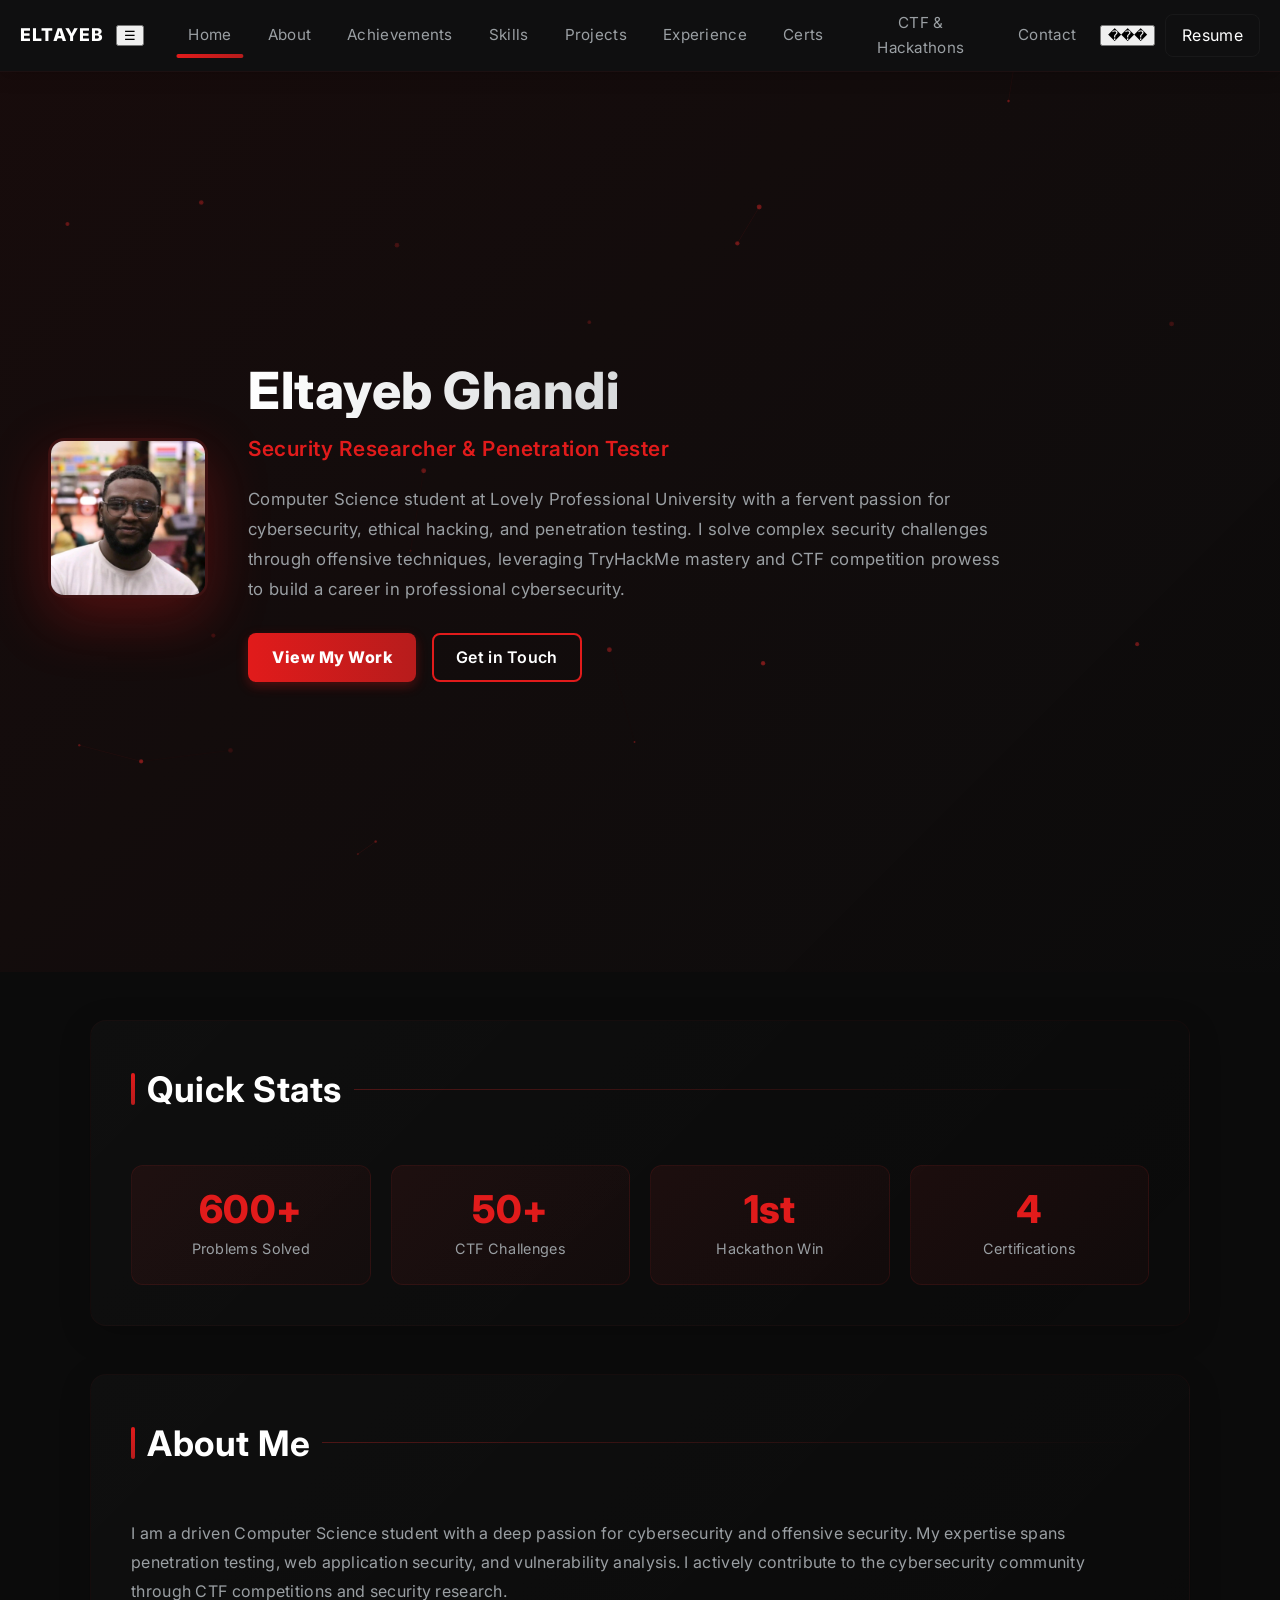
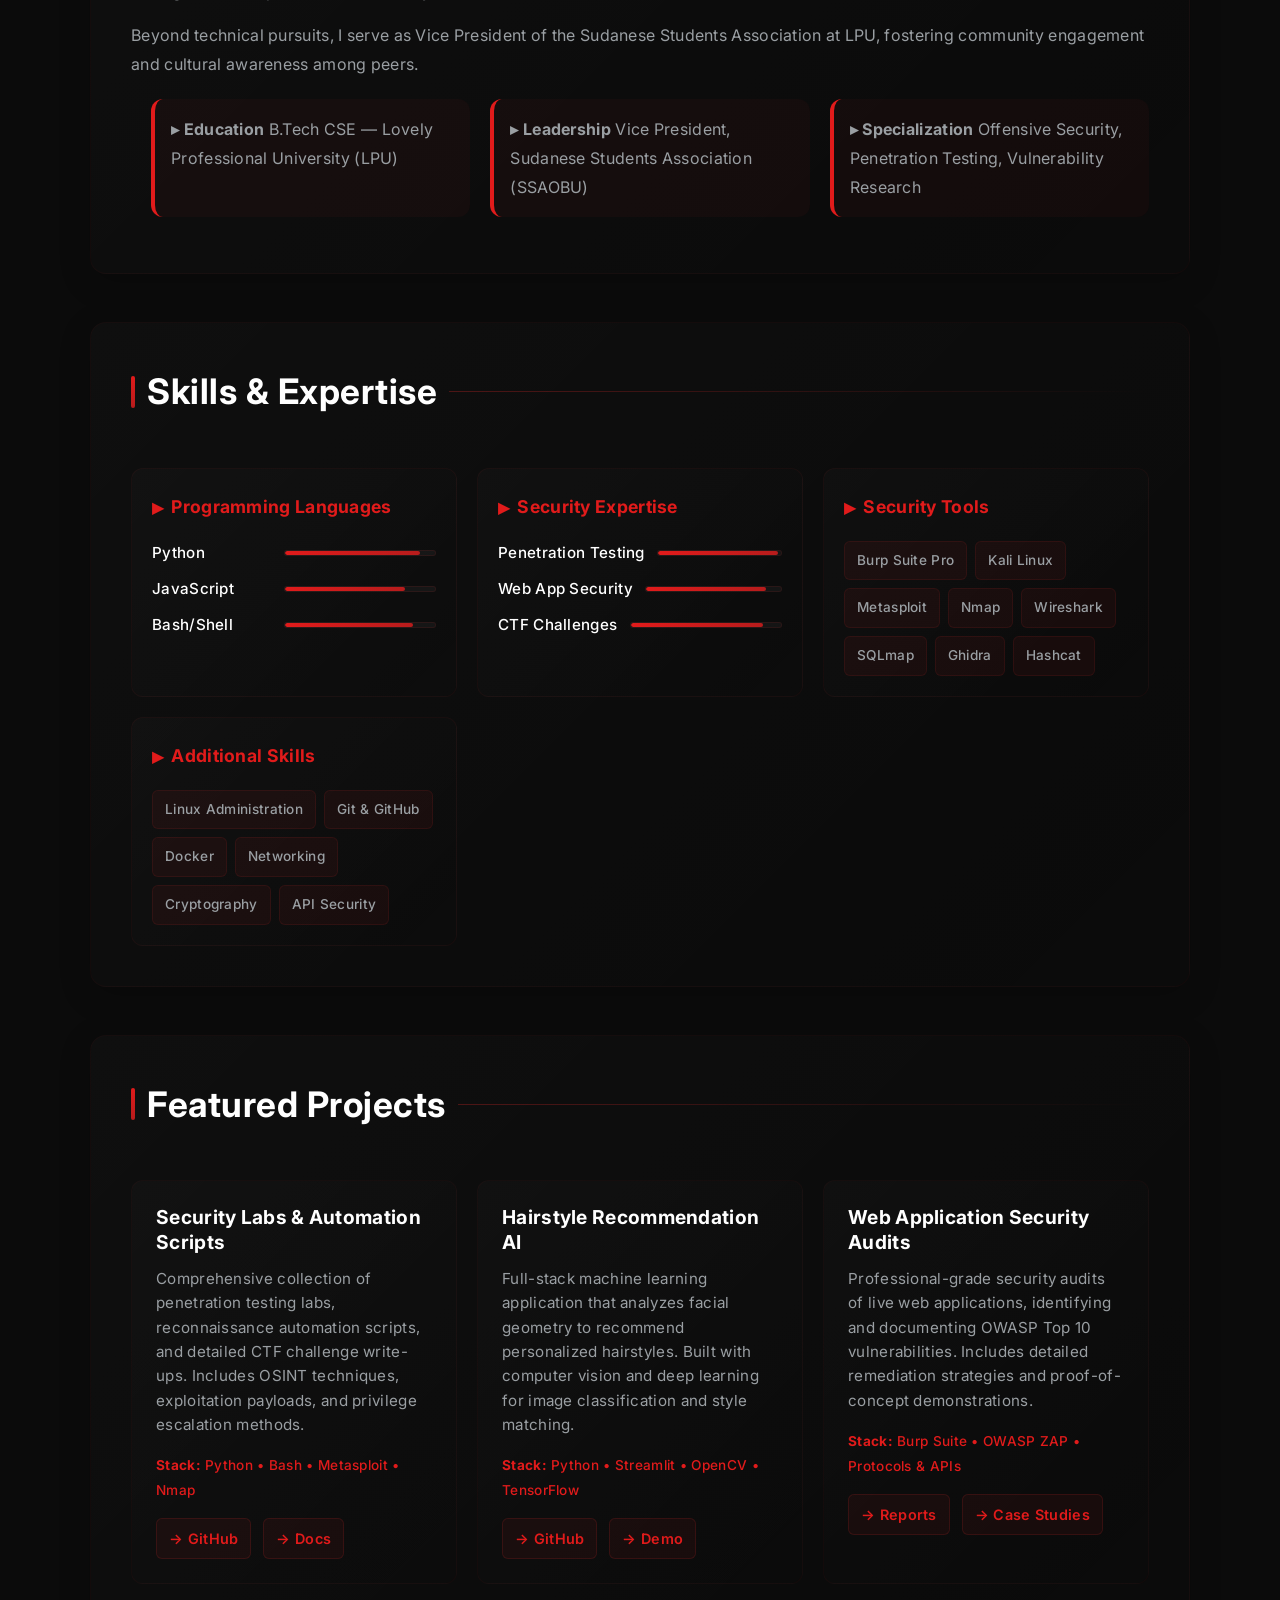
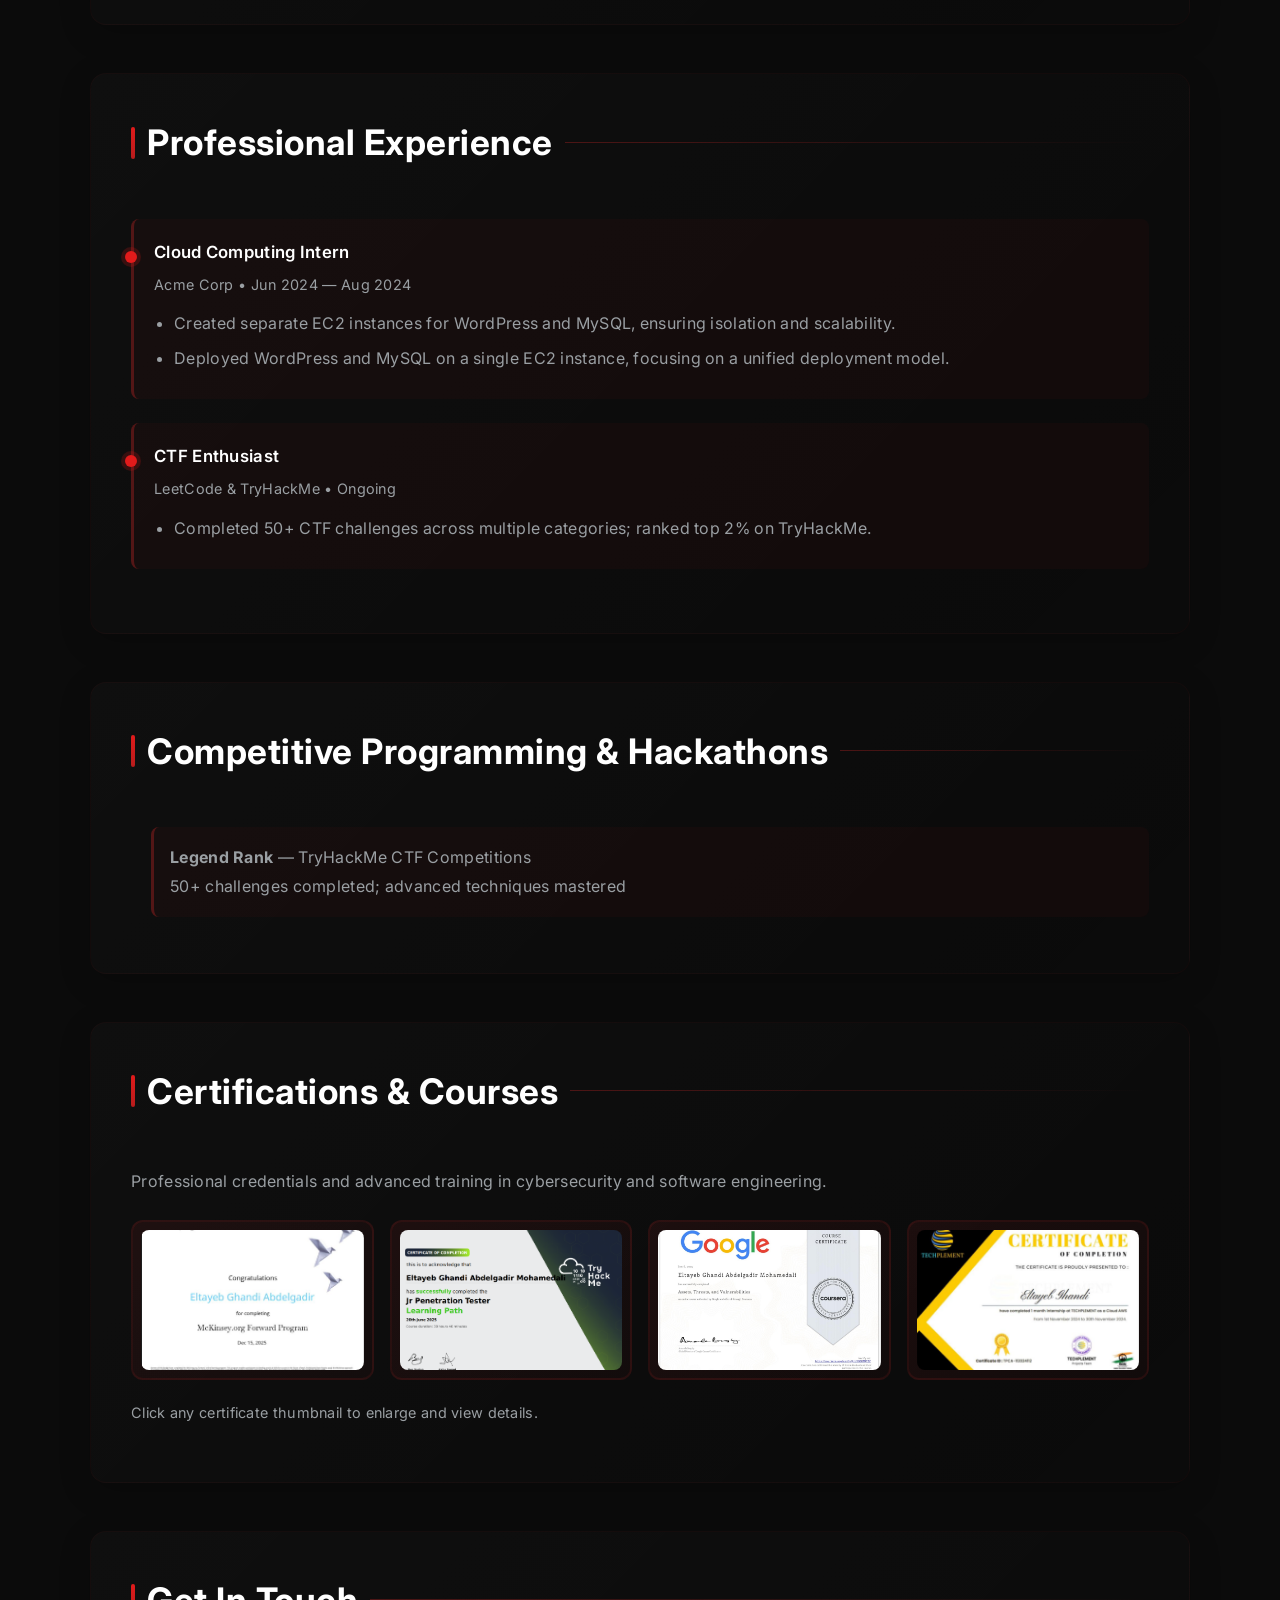
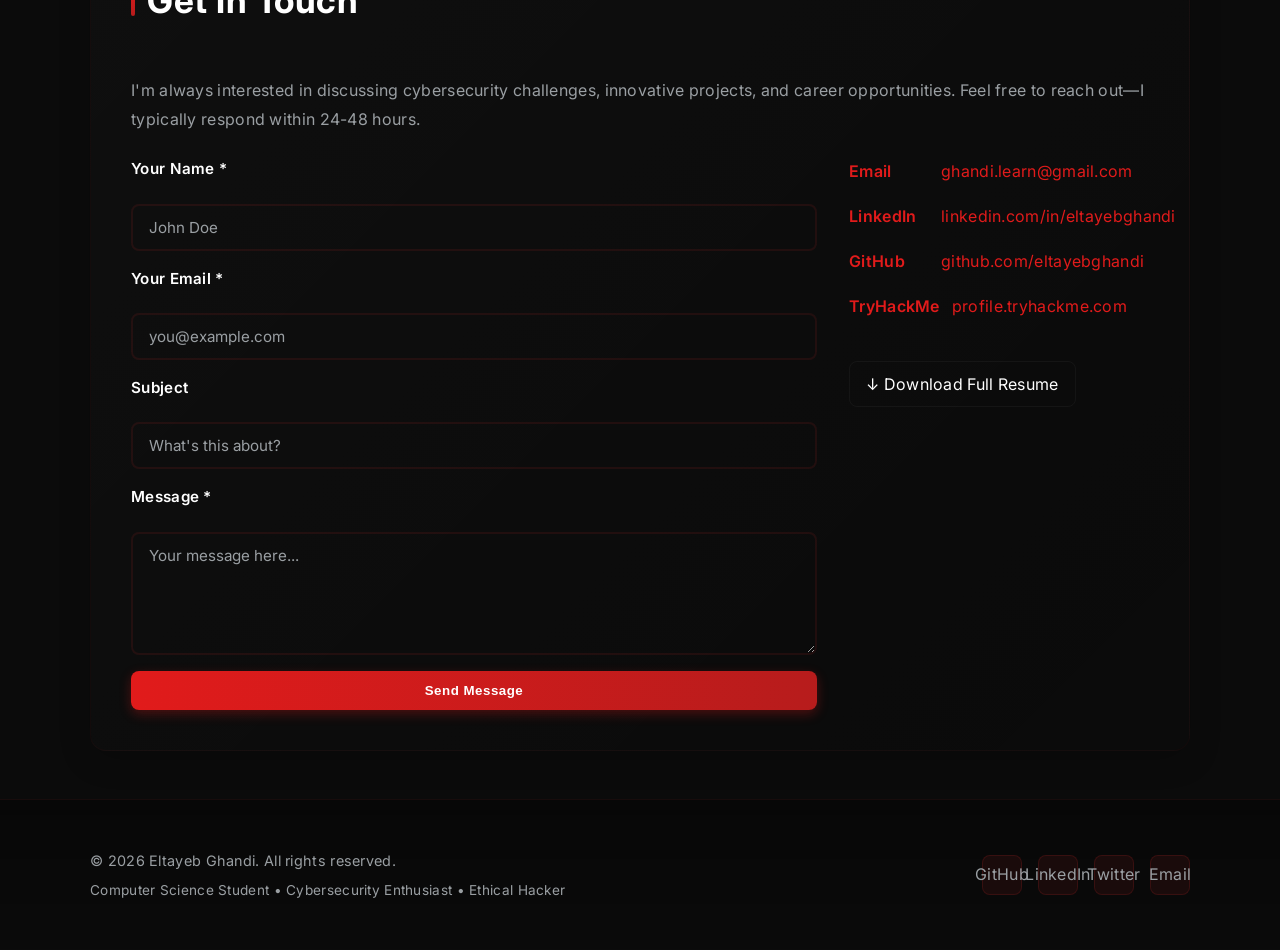
==== index.html @ d097bfc3 "Add files via upload" ====
<!DOCTYPE html>
<html lang="en">
<head>
    <meta charset="utf-8" />
    <meta name="viewport" content="width=device-width,initial-scale=1" />
    <meta name="description" content="Eltayeb Ghandi — Cybersecurity & Computer Science Portfolio. CTF Player, Penetration Tester, Software Engineer." />
    <meta name="keywords" content="cybersecurity, pentesting, CTF, computer science, ethical hacking, web security" />
    <meta name="theme-color" content="#0b0b0b" />
    
    <title>Eltayeb Ghandi — Cybersecurity & Computer Science Portfolio</title>
    <link href="https://fonts.googleapis.com/css2?family=Inter:wght@300;400;500;600;700;800&display=swap" rel="stylesheet">
    <link rel="stylesheet" href="styles.css">
</head>
<body>
    <canvas id="bg-canvas" aria-hidden="true"></canvas>
    
    <!-- Navigation -->
    <nav class="nav" role="navigation" aria-label="Main navigation">
        <div class="nav-inner">
            <a class="brand" href="#home">ELTAYEB</a>
            <button class="nav-toggle" aria-label="Toggle navigation">☰</button>
            <div class="nav-links">
                <a href="#home">Home</a>
                <a href="#about">About</a>
                <a href="#achievements">Achievements</a>
                <a href="#skills">Skills</a>
                <a href="#projects">Projects</a>
                <a href="#experience">Experience</a>
                <a href="#certs">Certs</a>
                <a href="#competitions">CTF & Hackathons</a>
                <a href="#contact">Contact</a>
            </div>
            <div class="nav-indicator" aria-hidden="true"></div>
            <div class="nav-actions">
                <button id="theme-toggle" title="Toggle theme" aria-label="Toggle dark/light theme">���</button>
                <a class="btn-outline" href="resume.pdf" download aria-label="Download resume PDF">Resume</a>
            </div>
        </div>
    </nav>

    <main class="main-offset">
        <!-- Hero Section -->
        <header id="home" class="hero section" role="banner">
            <div class="hero-inner">
                <div class="avatar">
                    <img src="profile.png" alt="Eltayeb Ghandi profile photo" class="profile-pic" loading="lazy">
                </div>
                <div class="hero-copy">
                    <h1 class="name">Eltayeb Ghandi</h1>
                    <p class="title">Security Researcher & Penetration Tester</p>
                    <p class="lede">
                        Computer Science student at Lovely Professional University with a fervent passion for cybersecurity, ethical hacking, and penetration testing. I solve complex security challenges through offensive techniques, leveraging TryHackMe mastery and CTF competition prowess to build a career in professional cybersecurity.
                    </p>
                    <div class="hero-ctas">
                        <a class="btn-primary" href="#projects">View My Work</a>
                        <a class="btn-secondary" href="#contact">Get in Touch</a>
                    </div>
                </div>
            </div>
            <div class="hero-splash" aria-hidden="true">
                <span class="dot dot-1"></span>
                <span class="dot dot-2"></span>
                <span class="dot dot-3"></span>
                <span class="dot dot-4"></span>
                <span class="dot dot-5"></span>
            </div>
        </header>

        <!-- Achievements Section -->
        <section id="achievements" class="section">
            <h2>Quick Stats</h2>
            <div class="achievements-grid">
                <div class="achievement-card">
                    <div class="value">600+</div>
                    <div class="label">Problems Solved</div>
                </div>
                <div class="achievement-card">
                    <div class="value">50+</div>
                    <div class="label">CTF Challenges</div>
                </div>
                <div class="achievement-card">
                    <div class="value">1st</div>
                    <div class="label">Hackathon Win</div>
                </div>
                <div class="achievement-card">
                    <div class="value">4</div>
                    <div class="label">Certifications</div>
                </div>
            </div>
        </section>

        <!-- About Section -->
        <section id="about" class="section">
            <h2>About Me</h2>
            <p>
                I am a driven Computer Science student with a deep passion for cybersecurity and offensive security. My expertise spans penetration testing, web application security, and vulnerability analysis. I actively contribute to the cybersecurity community through CTF competitions and security research.
            </p>
            <p>
                Beyond technical pursuits, I serve as Vice President of the Sudanese Students Association at LPU, fostering community engagement and cultural awareness among peers.
            </p>
            <ul class="about-list">
                <li>
                    <strong>▸ Education</strong>
                    B.Tech CSE — Lovely Professional University (LPU)
                </li>
                <li>
                    <strong>▸ Leadership</strong>
                    Vice President, Sudanese Students Association (SSAOBU)
                </li>
                <li>
                    <strong>▸ Specialization</strong>
                    Offensive Security, Penetration Testing, Vulnerability Research
                </li>
            </ul>
        </section>

        <!-- Skills Section -->
        <section id="skills" class="section">
            <h2>Skills & Expertise</h2>
            <div class="skills-grid">
                <div class="skill-card">
                    <h3>Programming Languages</h3>
                    <div class="skill-list">
                        <div class="skill">
                            <span>Python</span>
                            <div class="bar"><span style="width:90%"></span></div>
                        </div>
                        <div class="skill">
                            <span>JavaScript</span>
                            <div class="bar"><span style="width:75%"></span></div>
                        </div>
                        <div class="skill">
                            <span>Bash/Shell</span>
                            <div class="bar"><span style="width:85%"></span></div>
                        </div>
                    </div>
                </div>

                <div class="skill-card">
                    <h3>Security Expertise</h3>
                    <div class="skill-list">
                        <div class="skill">
                            <span>Penetration Testing</span>
                            <div class="bar"><span style="width:85%"></span></div>
                        </div>
                        <div class="skill">
                            <span>Web App Security</span>
                            <div class="bar"><span style="width:80%"></span></div>
                        </div>
                        <div class="skill">
                            <span>CTF Challenges</span>
                            <div class="bar"><span style="width:88%"></span></div>
                        </div>
                    </div>
                </div>

                <div class="skill-card">
                    <h3>Security Tools</h3>
                    <div class="skill-tags">
                        <span class="tag">Burp Suite Pro</span>
                        <span class="tag">Kali Linux</span>
                        <span class="tag">Metasploit</span>
                        <span class="tag">Nmap</span>
                        <span class="tag">Wireshark</span>
                        <span class="tag">SQLmap</span>
                        <span class="tag">Ghidra</span>
                        <span class="tag">Hashcat</span>
                    </div>
                </div>

                <div class="skill-card">
                    <h3>Additional Skills</h3>
                    <div class="skill-tags">
                        <span class="tag">Linux Administration</span>
                        <span class="tag">Git & GitHub</span>
                        <span class="tag">Docker</span>
                        <span class="tag">Networking</span>
                        <span class="tag">Cryptography</span>
                        <span class="tag">API Security</span>
                    </div>
                </div>
            </div>
        </section>

        <!-- Projects Section -->
        <section id="projects" class="section">
            <h2>Featured Projects</h2>
            <div class="projects-grid">
                <article class="project-card">
                    <h3>Security Labs & Automation Scripts</h3>
                    <p class="proj-desc">
                        Comprehensive collection of penetration testing labs, reconnaissance automation scripts, and detailed CTF challenge write-ups. Includes OSINT techniques, exploitation payloads, and privilege escalation methods.
                    </p>
                    <p class="proj-tech">
                        <strong>Stack:</strong> Python • Bash • Metasploit • Nmap
                    </p>
                    <div class="proj-links">
                        <a href="#" target="_blank">→ GitHub</a>
                        <a href="#" target="_blank">→ Docs</a>
                    </div>
                </article>

                <article class="project-card">
                    <h3>Hairstyle Recommendation AI</h3>
                    <p class="proj-desc">
                        Full-stack machine learning application that analyzes facial geometry to recommend personalized hairstyles. Built with computer vision and deep learning for image classification and style matching.
                    </p>
                    <p class="proj-tech">
                        <strong>Stack:</strong> Python • Streamlit • OpenCV • TensorFlow
                    </p>
                    <div class="proj-links">
                        <a href="#" target="_blank">→ GitHub</a>
                        <a href="#" target="_blank">→ Demo</a>
                    </div>
                </article>

                <article class="project-card">
                    <h3>Web Application Security Audits</h3>
                    <p class="proj-desc">
                        Professional-grade security audits of live web applications, identifying and documenting OWASP Top 10 vulnerabilities. Includes detailed remediation strategies and proof-of-concept demonstrations.
                    </p>
                    <p class="proj-tech">
                        <strong>Stack:</strong> Burp Suite • OWASP ZAP • Protocols & APIs
                    </p>
                    <div class="proj-links">
                        <a href="#" target="_blank">→ Reports</a>
                        <a href="#" target="_blank">→ Case Studies</a>
                    </div>
                </article>
            </div>
        </section>

        <!-- Experience Section -->
        <section id="experience" class="section">
            <h2>Professional Experience</h2>
            <div class="exp-list">
                <div class="exp-item">
                    <h4>Cloud Computing Intern</h4>
                    <p class="muted">Acme Corp • Jun 2024 — Aug 2024</p>
                    <ul>
                        <li>Created separate EC2 instances for WordPress and MySQL, ensuring isolation and scalability.</li>
                        <li>Deployed WordPress and MySQL on a single EC2 instance, focusing on a unified deployment model.</li>
                    </ul>
                </div>

                

                <div class="exp-item">
                    <h4>CTF Enthusiast</h4>
                    <p class="muted">LeetCode & TryHackMe • Ongoing</p>
                    <ul>
                        <li>Completed 50+ CTF challenges across multiple categories; ranked top 2% on TryHackMe.</li>
                       
                    </ul>
                </div>
            </div>
        </section>

        <!-- Competitions & Hackathons -->
        <section id="competitions" class="section">
            <h2>Competitive Programming & Hackathons</h2>
            <ul class="open-list">
                
                
                <li>
                    <strong>Legend Rank</strong> — TryHackMe CTF Competitions
                    <br><span class="muted">50+ challenges completed; advanced techniques mastered</span>
                </li>
                
            </ul>
        </section>

        <!-- Certifications Section -->
        <section id="certs" class="section">
            <h2>Certifications & Courses</h2>
            <p class="muted">Professional credentials and advanced training in cybersecurity and software engineering.</p>
            <div class="cert-grid">
                <button class="cert-thumb" data-title="Coursera — Machine Learning Specialization (2024)" aria-label="View Machine Learning certificate">
                    <img src="Screenshot 2026-03-09 115558.png" alt="Machine Learning certificate" loading="lazy">
                </button>
                <button class="cert-thumb" data-title="Udemy — Web Developer Bootcamp (2023)" aria-label="View Web Developer certificate">
                    <img src="Screenshot 2026-03-09 115630.png" alt="Web Developer Bootcamp certificate" loading="lazy">
                </button>
                <button class="cert-thumb" data-title="Offensive Security — Web App Security (2025)" aria-label="View Web App Security certificate">
                    <img src="Screenshot 2026-03-09 115704.png" alt="Web App Security certificate" loading="lazy">
                </button>
                <button class="cert-thumb" data-title="Advanced Security Training — Pentesting (2025)" aria-label="View Pentesting certificate">
                    <img src="Screenshot 2026-03-09 115755.png" alt="Pentesting certificate" loading="lazy">
                </button>
            </div>
            <p class="muted" style="margin-top:20px;font-size:0.9rem;">Click any certificate thumbnail to enlarge and view details.</p>
        </section>

        <!-- Contact Section -->
        <section id="contact" class="section">
            <h2>Get In Touch</h2>
            <p>
                I'm always interested in discussing cybersecurity challenges, innovative projects, and career opportunities. Feel free to reach out—I typically respond within 24-48 hours.
            </p>
            <div class="contact-grid">
                <form id="contact-form" class="contact-form">
                    <label for="name">Your Name *</label>
                    <input id="name" name="name" type="text" required placeholder="John Doe" />
                    
                    <label for="email">Your Email *</label>
                    <input id="email" name="email" type="email" required placeholder="you@example.com" />
                    
                    <label for="subject">Subject</label>
                    <input id="subject" name="subject" type="text" placeholder="What's this about?" />
                    
                    <label for="message">Message *</label>
                    <textarea id="message" name="message" rows="5" required placeholder="Your message here..."></textarea>
                    
                    <button type="submit" class="btn-primary">Send Message</button>
                </form>

                <div class="contact-meta">
                    <p>
                        <strong>Email</strong>
                        <a href="mailto:ghandi.learn@gmail.com">ghandi.learn@gmail.com</a>
                    </p>
                    <p>
                        <strong>LinkedIn</strong>
                        <a href="https://www.linkedin.com/in/eltayeb-ghandi-49347b23a/" target="_blank" rel="noopener">linkedin.com/in/eltayebghandi</a>
                    </p>
                    <p>
                        <strong>GitHub</strong>
                        <a href="https://github.com/EltayebGhandiAbdelgadir" target="_blank" rel="noopener">github.com/eltayebghandi</a>
                    </p>
                    <p>
                        <strong>TryHackMe</strong>
                        <a href="https://tryhackme.com/p/listekmnfs" target="_blank" rel="noopener">profile.tryhackme.com</a>
                    </p>
                    <p style="margin-top:24px;">
                        <a class="btn-outline" href="resume.pdf" download>↓ Download Full Resume</a>
                    </p>
                </div>
            </div>
        </section>
    </main>

    <!-- Footer -->
    <footer class="site-footer" role="contentinfo">
        <div class="footer-inner">
            <div>
                <p>&copy; 2026 Eltayeb Ghandi. All rights reserved.</p>
                <p style="font-size:0.85rem;margin-top:4px;">Computer Science Student • Cybersecurity Enthusiast • Ethical Hacker</p>
            </div>
            <div class="social" aria-label="Social media links">
                <a href="https://github.com/eltayebghandi" target="_blank" rel="noopener" aria-label="GitHub">GitHub</a>
                <a href="https://linkedin.com/in/eltayebghandi" target="_blank" rel="noopener" aria-label="LinkedIn">LinkedIn</a>
                <a href="https://twitter.com" target="_blank" rel="noopener" aria-label="Twitter/X">Twitter</a>
                <a href="mailto:eltayeb.ghandi@example.com" aria-label="Email">Email</a>
            </div>
        </div>
    </footer>

    <!-- Lightbox for certificates -->
    <div id="lightbox" class="lightbox" aria-hidden="true" role="dialog" aria-label="Certificate viewer">
        <div class="lightbox-inner">
            <button class="lightbox-close" aria-label="Close certificate viewer">×</button>
            <img id="lightbox-img" src="" alt="" loading="lazy" />
            <p id="lightbox-caption"></p>
        </div>
    </div>

    <script src="script.js"></script>
</body>
</html>
---- styles.css ----
:root{
  --bg:#0b0b0b; --card:#0f0f10; --muted:#9a9fa3; --text:#ffffff;
  --accent1:#e11b1b; --accent2:#b71c1c; --glass:rgba(255,255,255,0.04);
  --success:#10b981; --info:#3b82f6; --warning:#f59e0b;
}
:root.light{ --bg:#f6f8fb; --card:#ffffff; --muted:#586475; --text:#0b1220; --glass:rgba(11,18,32,0.04); }

*{box-sizing:border-box}
html{scroll-behavior:smooth}
body{font-family:'Inter','Segoe UI',sans-serif;background:var(--bg);color:var(--text);margin:0;line-height:1.6;letter-spacing:.3px}

/* Canvas background */
.bg-canvas-hidden{display:none}
.bg-canvas-visible{position:fixed;inset:0;z-index:0;pointer-events:none}

/* Main layout offset */
.main-offset{margin-top:72px}

/* Navigation */
.nav, .section, .site-footer, .hero, .project-card{position:relative;z-index:1}
.nav{position:fixed;left:0;right:0;top:0;height:72px;background:var(--card);border-bottom:1px solid rgba(225,40,40,0.06);display:flex;align-items:center;padding:8px 20px;backdrop-filter:blur(8px);box-shadow:0 4px 16px rgba(0,0,0,0.3)}
.nav-inner{display:flex;flex-direction:row;align-items:center;gap:12px;width:100%;position:relative}
.brand{font-weight:800;color:var(--text);text-decoration:none;letter-spacing:1.2px;font-size:1.1rem;transition:all .2s ease}
.brand:hover{color:var(--accent1)}

.nav-links{display:flex;flex-direction:row;gap:12px;margin-left:20px;align-items:center}
.nav-links a{text-decoration:none;color:var(--muted);font-size:0.95rem;padding:8px 12px;border-radius:8px;text-align:center;transition:all .2s ease;position:relative}
.nav-links a:hover{color:var(--accent2);background:rgba(225,40,40,0.06)}

.nav-actions{margin-left:auto;display:flex;gap:10px;align-items:center}
.nav{will-change:transform;transition:transform .32s cubic-bezier(.2,.9,.2,1),box-shadow .2s ease}
.nav.nav-hidden{transform:translateY(-120%);box-shadow:none}

/* Buttons */
.btn-primary{background:linear-gradient(90deg,var(--accent1),var(--accent2));color:#ffffff !important;padding:12px 24px;border-radius:8px;text-decoration:none;font-weight:800;border:none;cursor:pointer;transition:all .2s ease;box-shadow:0 4px 12px rgba(225,27,27,0.3);text-shadow:none;letter-spacing:0.5px}
.btn-primary:hover{transform:translateY(-2px);box-shadow:0 8px 20px rgba(225,27,27,0.5);color:#ffffff !important}
.btn-primary:active{transform:translateY(0);color:#ffffff !important}

.btn-secondary{background:transparent;border:2px solid var(--accent1);color:#ffffff;padding:10px 22px;border-radius:8px;text-decoration:none;font-weight:600;cursor:pointer;transition:all .2s ease}
.btn-secondary:hover{background:rgba(225,27,27,0.1);border-color:var(--accent2);color:#ffffff}

.btn-outline{background:transparent;border:1px solid var(--glass);color:var(--text);padding:8px 16px;border-radius:8px;text-decoration:none;transition:all .2s ease;cursor:pointer}
.btn-outline:hover{border-color:var(--accent1);color:var(--accent1);background:rgba(225,27,27,0.05)}

/* Sections */
.section{max-width:1100px;margin:48px auto;padding:40px;background:linear-gradient(135deg,rgba(255,255,255,0.02),transparent);border-radius:16px;box-shadow:0 8px 32px rgba(0,0,0,0.2);border:1px solid rgba(225,40,40,0.04);transition:all .3s ease;animation:fadeInUp .6s ease-out}
.section:hover{border-color:rgba(225,40,40,0.08);box-shadow:0 12px 48px rgba(0,0,0,0.3)}

@keyframes fadeInUp{from{opacity:0;transform:translateY(30px)}to{opacity:1;transform:translateY(0)}}

/* Section Headers */
h2{font-size:2.2rem;margin:0 0 32px 0;font-weight:700;letter-spacing:.5px;position:relative;padding-bottom:16px;display:flex;align-items:center;gap:12px}
h2::before{content:'';display:block;width:4px;height:32px;background:linear-gradient(180deg,var(--accent1),var(--accent2));border-radius:2px}
h2::after{content:'';flex:1;height:1px;background:linear-gradient(90deg,rgba(225,40,40,0.3),transparent)}

h3{font-size:1.3rem;margin:0 0 12px 0;font-weight:700;color:var(--text)}
h4{font-size:1.05rem;margin:0 0 6px 0;font-weight:600;color:var(--text)}

p{margin:0 0 16px 0;line-height:1.8;color:var(--muted)}
ul,ol{margin:0 0 16px 20px;color:var(--muted);line-height:1.8}
li{margin:8px 0}

/* Hero Section */
.hero{display:flex;align-items:center;gap:40px;padding:48px;min-height:100vh;background:linear-gradient(135deg,rgba(225,27,27,0.06),transparent)}
.hero.fullscreen{min-height:100vh;padding:56px 48px;margin:0;border-radius:0;max-width:none;width:100%;box-shadow:none;border:none;background:linear-gradient(135deg,rgba(225,27,27,0.06),rgba(25,25,26,0.1))}
.hero.scrolled{min-height:auto;padding:40px;margin:48px auto;border-radius:16px;max-width:1100px;background:linear-gradient(135deg,rgba(255,255,255,0.02),transparent)}

.hero-inner{display:flex;gap:40px;align-items:center;width:100%}
.hero-copy{flex:1}
.avatar{flex-shrink:0}

.profile-pic{width:160px;height:160px;border-radius:16px;object-fit:cover;border:3px solid rgba(225,40,40,0.2);box-shadow:0 20px 60px rgba(225,27,27,0.3);transition:all .3s ease}
.profile-pic:hover{border-color:var(--accent1);box-shadow:0 24px 80px rgba(225,27,27,0.5)}

.name{font-size:3.2rem;margin:0 0 12px 0;letter-spacing:.5px;font-weight:800;line-height:1.1;background:linear-gradient(90deg,var(--text),var(--muted));-webkit-background-clip:text;-webkit-text-fill-color:transparent;background-clip:text}
.title{color:var(--accent1);margin:0 0 16px 0;font-size:1.3rem;font-weight:600;letter-spacing:.5px}
.lede{margin:0 0 24px 0;color:var(--muted);max-width:70ch;font-size:1.05rem;line-height:1.8}

.hero-ctas{margin-top:28px;display:flex;gap:16px;flex-wrap:wrap}
.hero-ctas a{transition:all .2s ease}

/* Hero splash effect */
.hero-splash{position:absolute;left:50%;transform:translateX(-50%);bottom:-6px;height:56px;width:220px;pointer-events:none;display:block;overflow:visible;z-index:2}
.hero-splash .dot{position:absolute;left:50%;bottom:0;width:14px;height:14px;border-radius:50%;transform:translateX(-50%) translateY(0) scale(.6);opacity:0;background:linear-gradient(90deg,var(--accent1),var(--accent2));box-shadow:0 8px 24px rgba(225,27,27,0.4)}
.hero-splash .dot-1{left:30%}
.hero-splash .dot-2{left:45%}
.hero-splash .dot-3{left:58%}
.hero-splash .dot-4{left:72%}
.hero-splash .dot-5{left:85%}
.hero-splash.splash-animate .dot{opacity:1;animation:hero-splash 720ms cubic-bezier(.2,.9,.2,1) forwards}
.hero-splash.splash-animate .dot-2{animation-delay:30ms}
.hero-splash.splash-animate .dot-3{animation-delay:60ms}
.hero-splash.splash-animate .dot-4{animation-delay:90ms}
.hero-splash.splash-animate .dot-5{animation-delay:120ms}

@keyframes hero-splash{
  0%{transform:translateY(0) scale(.6);opacity:0}
  20%{transform:translateY(-15px) scale(0.9);opacity:0.6}
  50%{transform:translateY(-6px) scale(.75);opacity:.4}
  100%{transform:translateY(2px) scale(.35);opacity:0}
}

/* About Section */
.about-list{display:grid;grid-template-columns:repeat(auto-fit,minmax(300px,1fr));gap:20px;margin-top:20px;list-style:none;padding:0}
.about-list li{background:rgba(225,40,40,0.04);padding:16px;border-radius:12px;border-left:4px solid var(--accent1);margin:0;transition:all .2s ease}
.about-list li:hover{background:rgba(225,40,40,0.08);transform:translateX(4px)}

/* Achievements/Stats Section */
.achievements-grid{display:grid;grid-template-columns:repeat(auto-fit,minmax(180px,1fr));gap:20px;margin-top:24px}
.achievement-card{background:linear-gradient(135deg,rgba(225,40,40,0.08),rgba(183,28,28,0.04));padding:24px;border-radius:12px;text-align:center;border:1px solid rgba(225,40,40,0.1);transition:all .3s ease;cursor:default}
.achievement-card:hover{transform:translateY(-4px);border-color:rgba(225,40,40,0.3);background:linear-gradient(135deg,rgba(225,40,40,0.12),rgba(183,28,28,0.06))}
.achievement-card .value{font-size:2.4rem;font-weight:800;color:var(--accent1);margin:0 0 8px 0;line-height:1}
.achievement-card .label{font-size:0.9rem;color:var(--muted);margin:0}

/* Skills Section */
.skills-grid{display:grid;grid-template-columns:repeat(auto-fit,minmax(240px,1fr));gap:20px;margin-top:24px}
.skill-card{background:linear-gradient(135deg,rgba(255,255,255,0.02),transparent);padding:20px;border-radius:12px;border:1px solid rgba(225,40,40,0.05);transition:all .3s ease}
.skill-card:hover{background:linear-gradient(135deg,rgba(255,255,255,0.04),transparent);border-color:rgba(225,40,40,0.15);transform:translateY(-2px)}

.skill-card h3{font-size:1.1rem;margin:0 0 16px 0;color:var(--accent1);display:flex;align-items:center;gap:8px}
.skill-card h3::before{content:'▸';font-size:1.4rem;color:var(--accent1)}

.skill-list .skill{display:flex;align-items:center;justify-content:space-between;gap:12px;margin:12px 0}
.skill-list .skill span:first-child{font-weight:500;min-width:120px;font-size:0.95rem}
.bar{background:rgba(255,255,255,0.04);height:6px;border-radius:999px;flex:1;overflow:hidden;border:1px solid rgba(225,40,40,0.1)}
.bar span{display:block;height:100%;background:linear-gradient(90deg,var(--accent1),var(--accent2));border-radius:999px;transition:width .6s cubic-bezier(.4,0,.2,1)}

.skill-tags{display:flex;flex-wrap:wrap;gap:8px;margin-top:12px}
.skill-tags .tag{display:inline-block;padding:8px 12px;border-radius:6px;background:rgba(225,40,40,0.06);border:1px solid rgba(225,40,40,0.1);color:var(--muted);font-size:0.85rem;font-weight:500;transition:all .2s ease;cursor:default}
.skill-tags .tag:hover{background:rgba(225,40,40,0.12);border-color:rgba(225,40,40,0.2);color:var(--accent1)}

/* Projects Section */
.projects-grid{display:grid;grid-template-columns:repeat(auto-fit,minmax(300px,1fr));gap:20px;margin-top:24px}

.project-card{padding:24px;border-radius:12px;background:linear-gradient(135deg,rgba(255,255,255,0.02),transparent);border:1px solid rgba(225,40,40,0.04);transition:all .3s cubic-bezier(.4,0,.2,1);position:relative;overflow:hidden}
.project-card::before{content:'';position:absolute;top:0;left:-100%;width:100%;height:100%;background:linear-gradient(90deg,transparent,rgba(225,40,40,0.1),transparent);transition:left .6s ease}
.project-card:hover::before{left:100%}

.project-card:hover{transform:translateY(-6px);border-color:rgba(225,40,40,0.2);box-shadow:0 16px 48px rgba(225,27,27,0.2)}

.project-card h3{margin:0 0 12px 0;font-size:1.2rem;color:var(--text);line-height:1.3}
.proj-desc{color:var(--muted);margin-bottom:16px;font-size:0.95rem;line-height:1.6}
.proj-tech{font-size:0.85rem;color:var(--accent1);margin-bottom:16px;font-weight:500}
.proj-tech span{display:inline-block;background:rgba(225,40,40,0.08);padding:4px 8px;border-radius:4px;margin-right:8px}

.proj-links{display:flex;gap:12px;flex-wrap:wrap}
.proj-links a{display:inline-flex;align-items:center;gap:6px;color:var(--accent1);text-decoration:none;font-size:0.9rem;font-weight:600;padding:8px 12px;border-radius:6px;background:rgba(225,40,40,0.06);border:1px solid rgba(225,40,40,0.15);transition:all .2s ease}
.proj-links a:hover{background:rgba(225,40,40,0.15);border-color:var(--accent1);color:var(--accent2)}

/* Experience Timeline */
.exp-list{position:relative;padding-left:0;margin-top:24px}
.exp-item{padding:20px;margin-bottom:24px;border-left:3px solid rgba(225,40,40,0.3);background:rgba(225,40,40,0.04);border-radius:8px;transition:all .3s ease;position:relative}
.exp-item::before{content:'';position:absolute;left:-9px;top:32px;width:12px;height:12px;border-radius:50%;background:var(--accent1);box-shadow:0 0 0 4px rgba(225,27,27,0.2)}
.exp-item:hover{border-left-color:var(--accent1);background:rgba(225,40,40,0.08);transform:translateX(4px)}
.exp-item h4{margin-top:0;color:var(--text)}
.exp-item .muted{font-size:0.9rem;margin-bottom:12px}
.exp-item ul{margin:12px 0 0 0;padding-left:20px}
.exp-item li{margin:6px 0}

/* Certifications */
.cert-grid{display:grid;grid-template-columns:repeat(auto-fit,minmax(180px,1fr));gap:16px;margin-top:24px}
.cert-thumb{background:linear-gradient(135deg,rgba(225,40,40,0.08),rgba(183,28,28,0.04));border:2px solid rgba(225,40,40,0.1);padding:8px;border-radius:12px;display:block;cursor:pointer;transition:all .3s ease;overflow:hidden}
.cert-thumb:hover{border-color:var(--accent1);transform:scale(1.05);box-shadow:0 12px 32px rgba(225,27,27,0.3)}
.cert-thumb img{width:100%;height:140px;object-fit:cover;border-radius:8px;display:block}

/* Competitions & Lists */
.competition-item,.blog-item,.research-item{padding:16px;background:rgba(225,40,40,0.04);border-radius:8px;border-left:3px solid var(--accent1);margin-bottom:12px;transition:all .2s ease}
.competition-item:hover{background:rgba(225,40,40,0.08);transform:translateX(4px)}

.open-list,.post-list,.pub-list{list-style:none;padding:0;margin-top:16px}
.open-list li,.post-list li,.pub-list li{padding:16px;background:rgba(225,40,40,0.04);border-radius:8px;margin-bottom:12px;border-left:3px solid rgba(225,40,40,0.3);transition:all .2s ease}
.open-list li:hover,.post-list li:hover,.pub-list li:hover{border-left-color:var(--accent1);background:rgba(225,40,40,0.08);transform:translateX(4px)}

/* Contact Section */
.contact-grid{display:grid;grid-template-columns:1fr 300px;gap:32px;margin-top:24px}
.contact-form{display:flex;flex-direction:column;gap:16px}
.contact-form label{font-weight:600;font-size:0.95rem;color:var(--text)}
.contact-form input,.contact-form textarea{width:100%;padding:12px 16px;margin-top:6px;border-radius:8px;border:2px solid rgba(225,40,40,0.1);background:transparent;color:var(--text);font-family:inherit;font-size:0.95rem;transition:all .2s ease;resize:vertical}
.contact-form input:focus,.contact-form textarea:focus{outline:none;border-color:var(--accent1);background:rgba(225,40,40,0.06);box-shadow:0 0 0 3px rgba(225,27,27,0.15)}
.contact-form input::placeholder,.contact-form textarea::placeholder{color:var(--muted)}

.contact-meta{display:flex;flex-direction:column;gap:16px}
.contact-meta p{display:flex;align-items:flex-start;gap:12px;margin:0}
.contact-meta strong{min-width:80px;color:var(--accent1);font-weight:600}

/* Links */
a{color:var(--accent1);text-decoration:none;transition:all .2s ease;cursor:pointer}
a:visited{color:rgba(183,28,28,0.8)}
a:hover{color:var(--accent2)}

.nav-links a{color:var(--muted)}

/* Footer */
.site-footer{margin-top:48px;padding:48px 20px;background:linear-gradient(180deg,rgba(0,0,0,0.3),transparent);border-top:1px solid rgba(225,40,40,0.06)}
.footer-inner{max-width:1100px;margin:0 auto;display:grid;grid-template-columns:1fr 1fr;gap:32px;align-items:center;color:var(--muted)}
.footer-inner p{margin:0;color:var(--muted);font-size:0.9rem}

.footer-inner .social{display:flex;gap:16px;justify-content:flex-end}
.footer-inner .social a{display:inline-flex;align-items:center;justify-content:center;width:40px;height:40px;border-radius:8px;background:rgba(225,40,40,0.08);border:1px solid rgba(225,40,40,0.15);color:var(--muted);transition:all .2s ease}
.footer-inner .social a:hover{background:rgba(225,40,40,0.15);color:var(--accent1);border-color:var(--accent1)}

/* Lightbox */
.lightbox{position:fixed;inset:0;display:flex;align-items:center;justify-content:center;background:rgba(0,0,0,0.9);z-index:2000;opacity:0;pointer-events:none;transition:opacity 0.25s ease;backdrop-filter:blur(4px)}
.lightbox[aria-hidden="false"]{opacity:1;pointer-events:auto}
.lightbox-inner{max-width:90%;max-height:85%;text-align:center;position:relative;animation:lightboxPop .3s ease}
.lightbox-inner img{max-width:100%;max-height:75vh;border-radius:12px;box-shadow:0 20px 60px rgba(0,0,0,0.8);border:2px solid rgba(225,40,40,0.2)}
.lightbox-close{position:absolute;right:0;top:-48px;background:transparent;border:none;color:var(--text);font-size:40px;cursor:pointer;transition:color .2s ease;font-weight:300}
.lightbox-close:hover{color:var(--accent1)}
.lightbox p{color:var(--muted);margin-top:16px;font-size:0.9rem}

@keyframes lightboxPop{from{transform:scale(.9);opacity:0}to{transform:scale(1);opacity:1}}

/* Nav indicator underline */
.nav-indicator{position:absolute;bottom:10px;left:0;height:4px;width:0;background:linear-gradient(90deg,var(--accent1),var(--accent2));border-radius:999px;transition:transform .28s cubic-bezier(.2,.9,.2,1),width .28s cubic-bezier(.2,.9,.2,1);pointer-events:none}

/* Reveal animation */
.reveal{opacity:0;transform:translateY(20px);transition:all 0.6s ease}
.reveal.show{opacity:1;transform:none}

/* Utilities */
.muted{color:var(--muted)}
.download-resume{margin-top:20px}

/* Responsive Design */
@media(max-width:900px){
  .hero{flex-direction:column;gap:24px;padding:32px;text-align:center}
  .hero-inner{flex-direction:column}
  .name{font-size:2.4rem}
  .title{font-size:1.1rem}
  .lede{max-width:100%}
  .hero-ctas{justify-content:center}
  
  .nav-links{display:none}
  .nav-inner{gap:8px}
  .contact-grid{grid-template-columns:1fr}
  .project-card{padding:20px}
  
  h2{font-size:1.8rem}
  .section{padding:28px;margin:36px auto}
  
  .avatar{margin-bottom:12px}
  .profile-pic{width:120px;height:120px}
  .footer-inner{grid-template-columns:1fr;gap:16px;text-align:center}
  .footer-inner .social{justify-content:center}
}

@media(max-width:640px){
  .nav{padding:8px 12px;height:64px}
  .nav-actions{gap:6px}
  .btn-outline{padding:6px 12px;font-size:0.85rem}
  
  .main-offset{margin-top:64px}
  
  .name{font-size:1.8rem}
  .title{font-size:1rem}
  .lede{font-size:0.95rem}
  
  h2{font-size:1.6rem}
  h3{font-size:1rem}
  
  .hero{padding:20px}
  .section{padding:20px;margin:24px 12px}
  
  .skills-grid{grid-template-columns:1fr}
  .projects-grid{grid-template-columns:1fr}
  .achievement-card{padding:16px}
  .achievement-card .value{font-size:1.8rem}
  
  .contact-grid{gap:16px}
  .btn-primary,.btn-secondary{padding:10px 16px;font-size:0.9rem}
  .hero-ctas{gap:10px}
  
  .about-list{grid-template-columns:1fr}
  
  .footer-inner p{font-size:0.85rem}
  .footer-inner .social a{width:36px;height:36px;font-size:1rem}
}
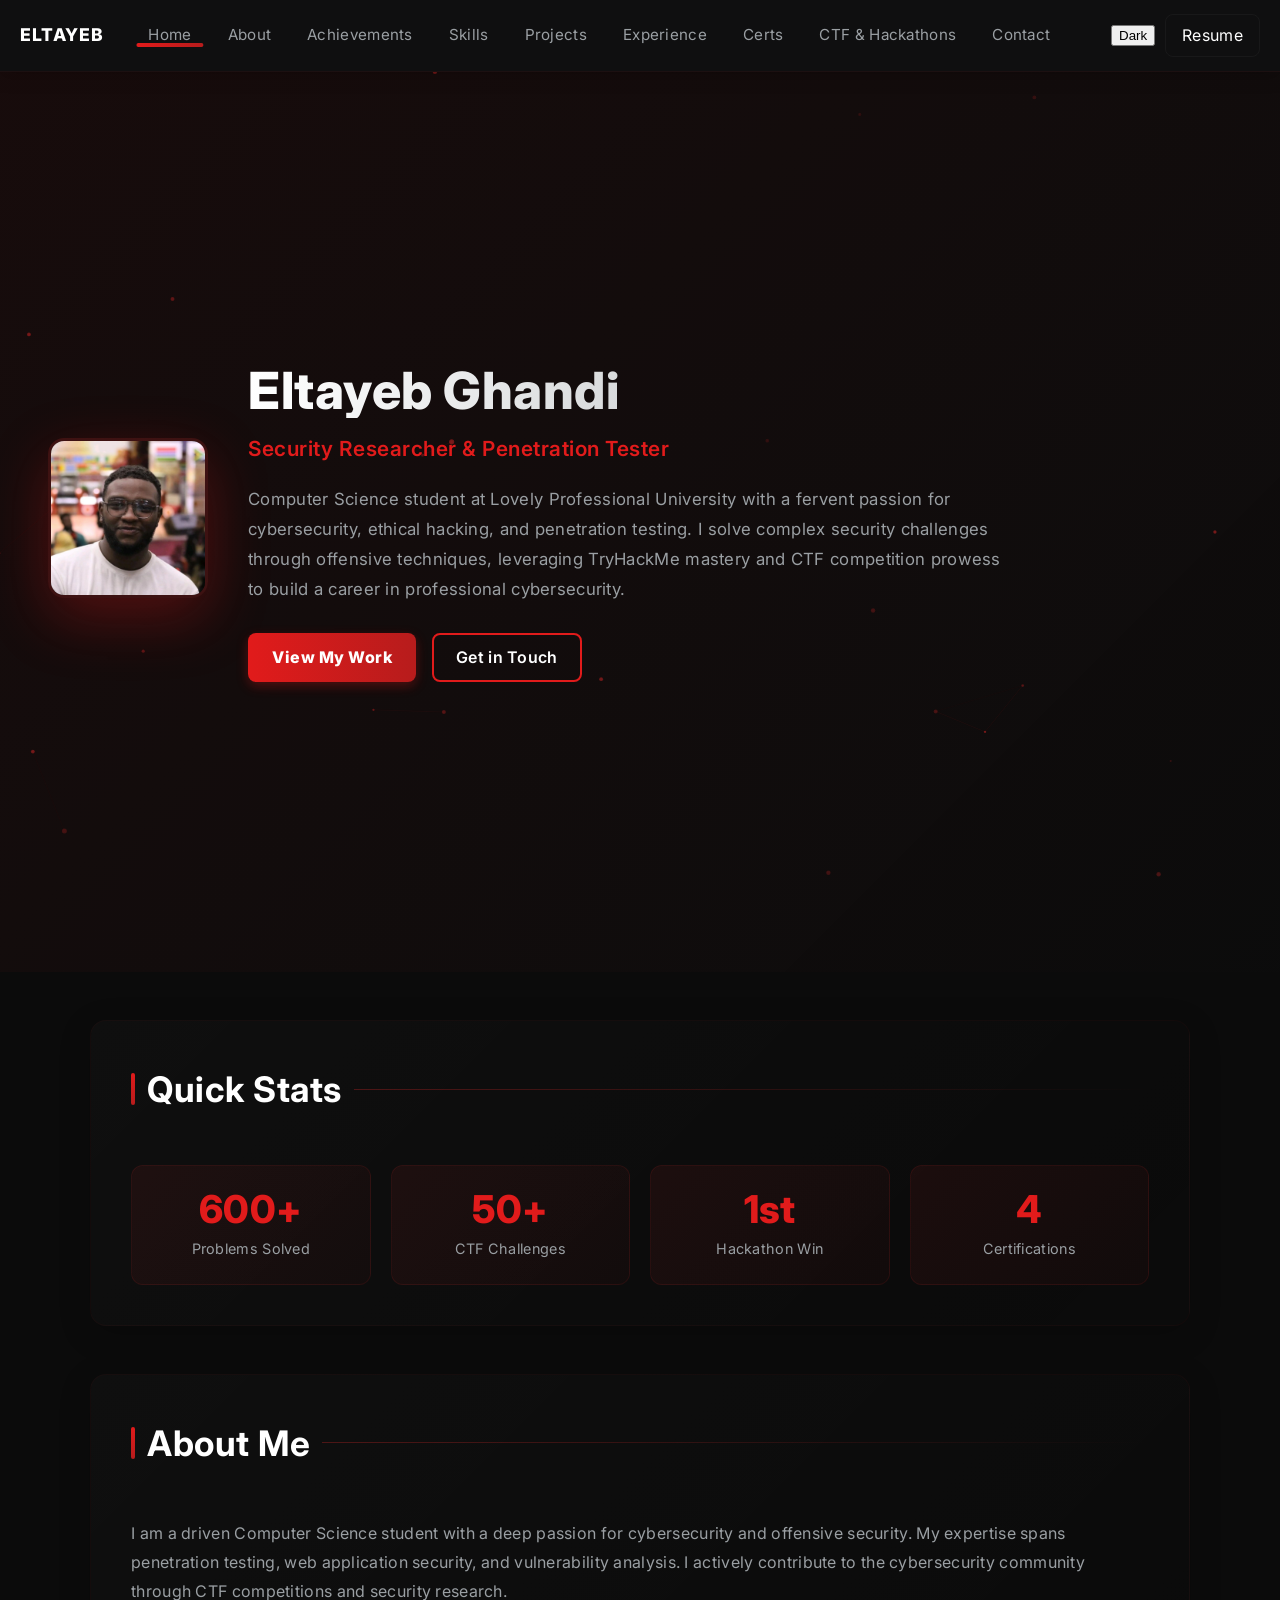
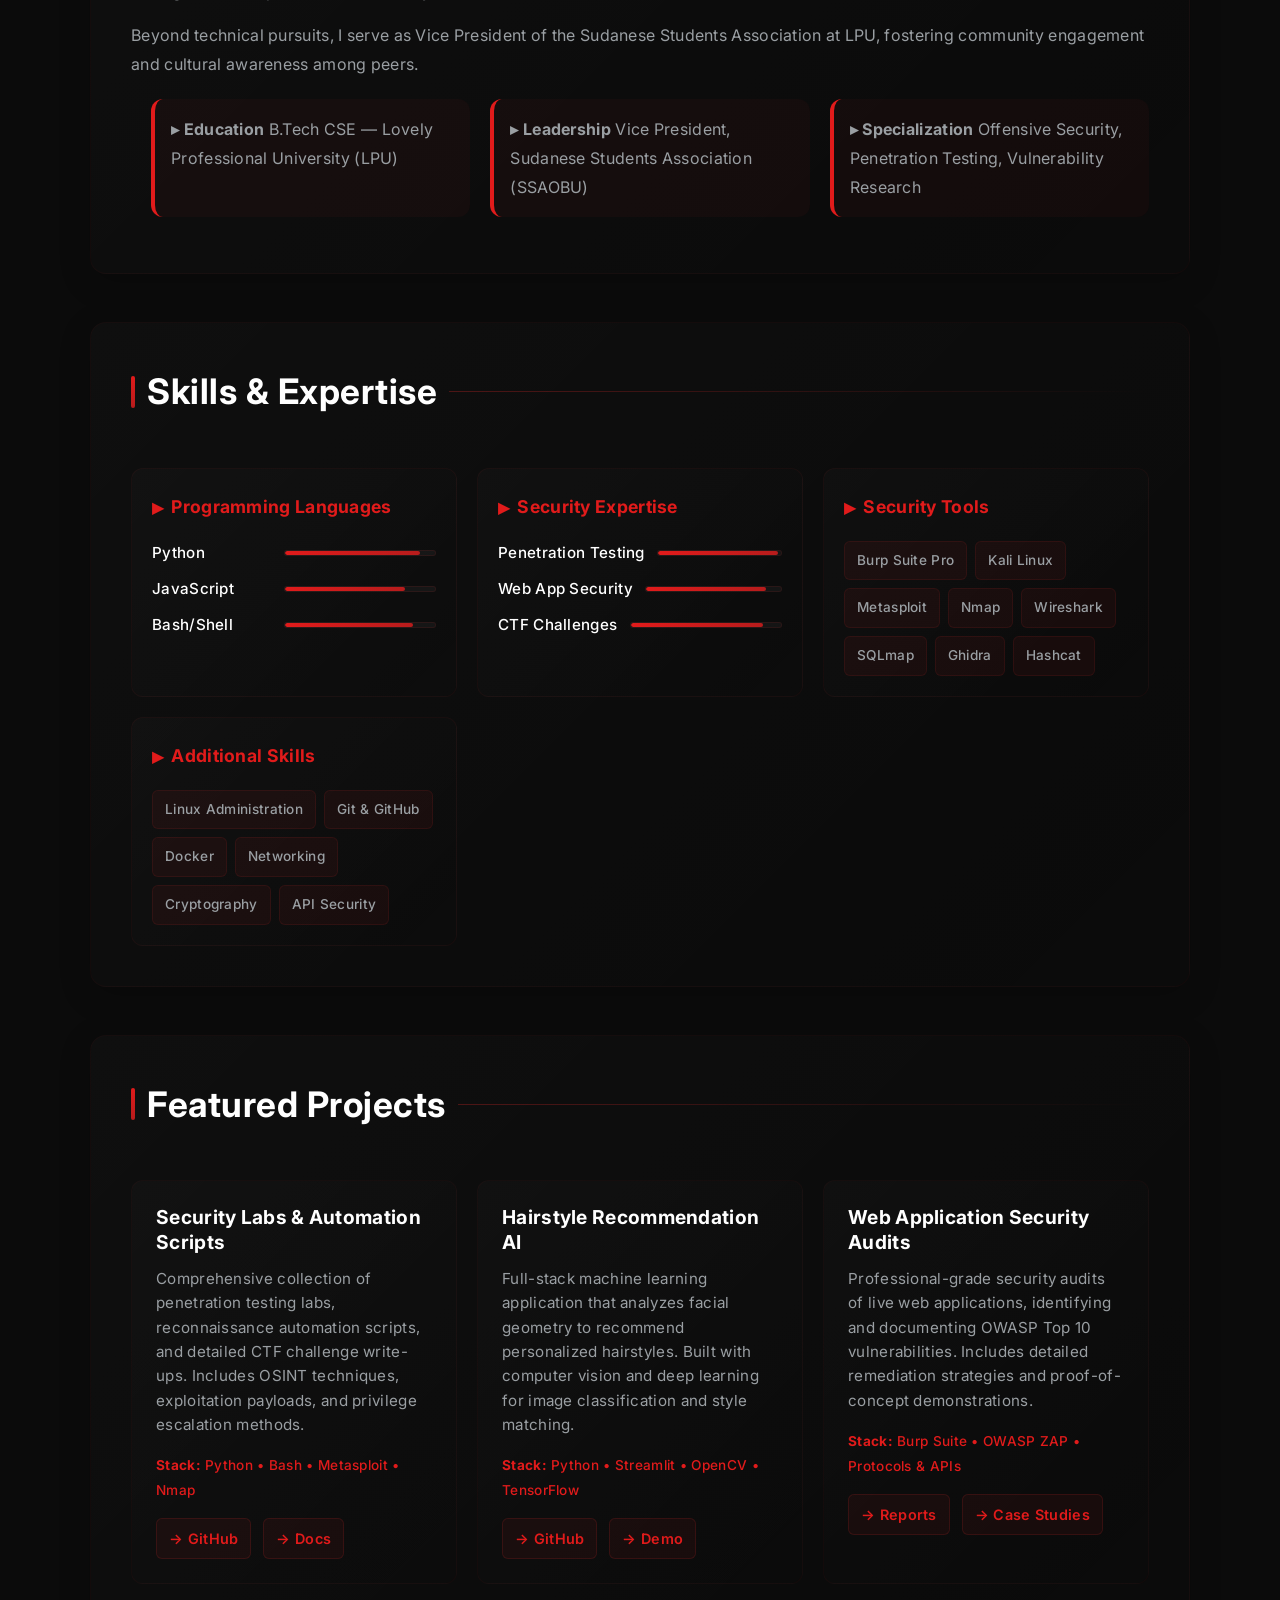
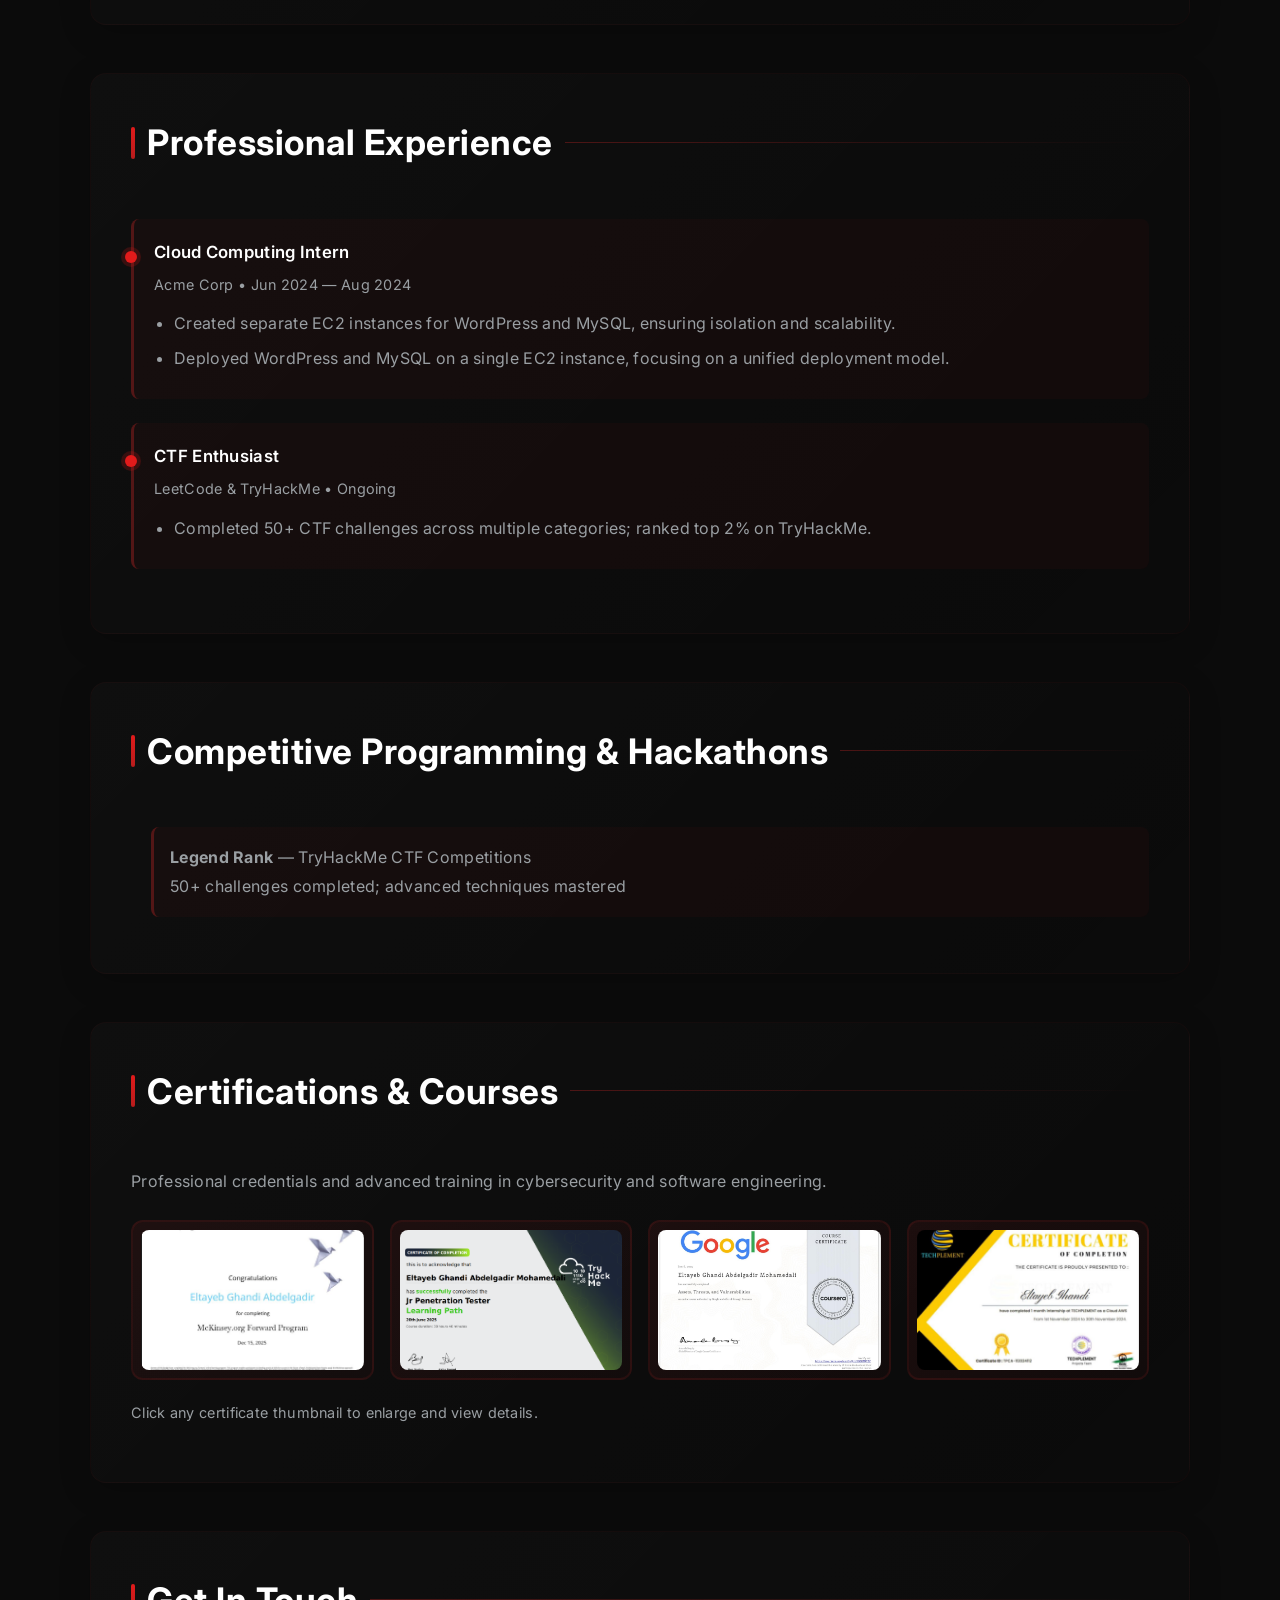
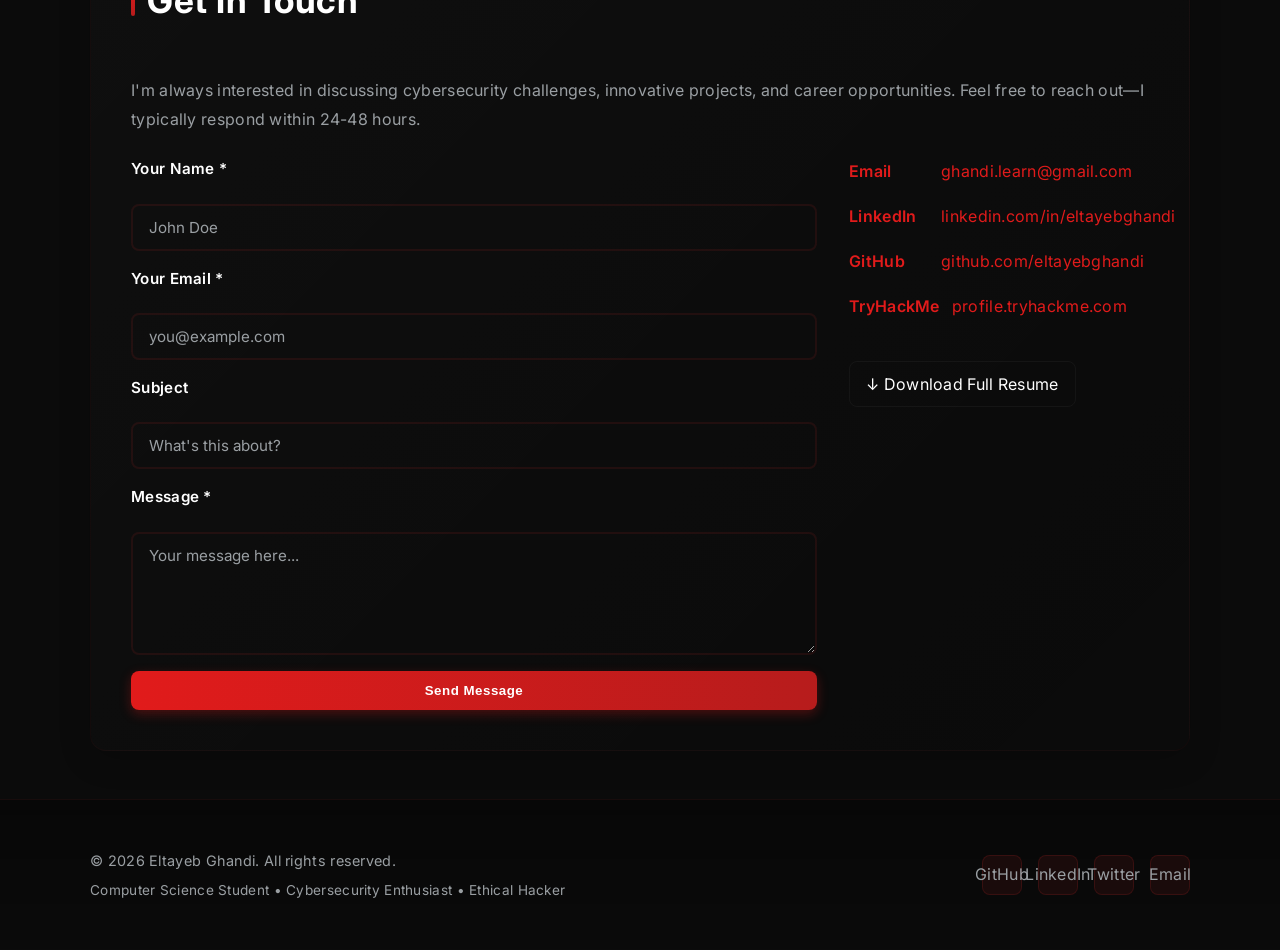
==== commit 0b0d3fb1: "Update navigation buttons for theme toggle" ====
--- a/index.html
+++ b/index.html
@@ -18,7 +18,7 @@
     <nav class="nav" role="navigation" aria-label="Main navigation">
         <div class="nav-inner">
             <a class="brand" href="#home">ELTAYEB</a>
-            <button class="nav-toggle" aria-label="Toggle navigation">☰</button>
+            
             <div class="nav-links">
                 <a href="#home">Home</a>
                 <a href="#about">About</a>
@@ -32,7 +32,7 @@
             </div>
             <div class="nav-indicator" aria-hidden="true"></div>
             <div class="nav-actions">
-                <button id="theme-toggle" title="Toggle theme" aria-label="Toggle dark/light theme">���</button>
+                <button id="theme-toggle" title="Toggle theme" aria-label="Toggle dark/light theme">Dark</button>
                 <a class="btn-outline" href="resume.pdf" download aria-label="Download resume PDF">Resume</a>
             </div>
         </div>
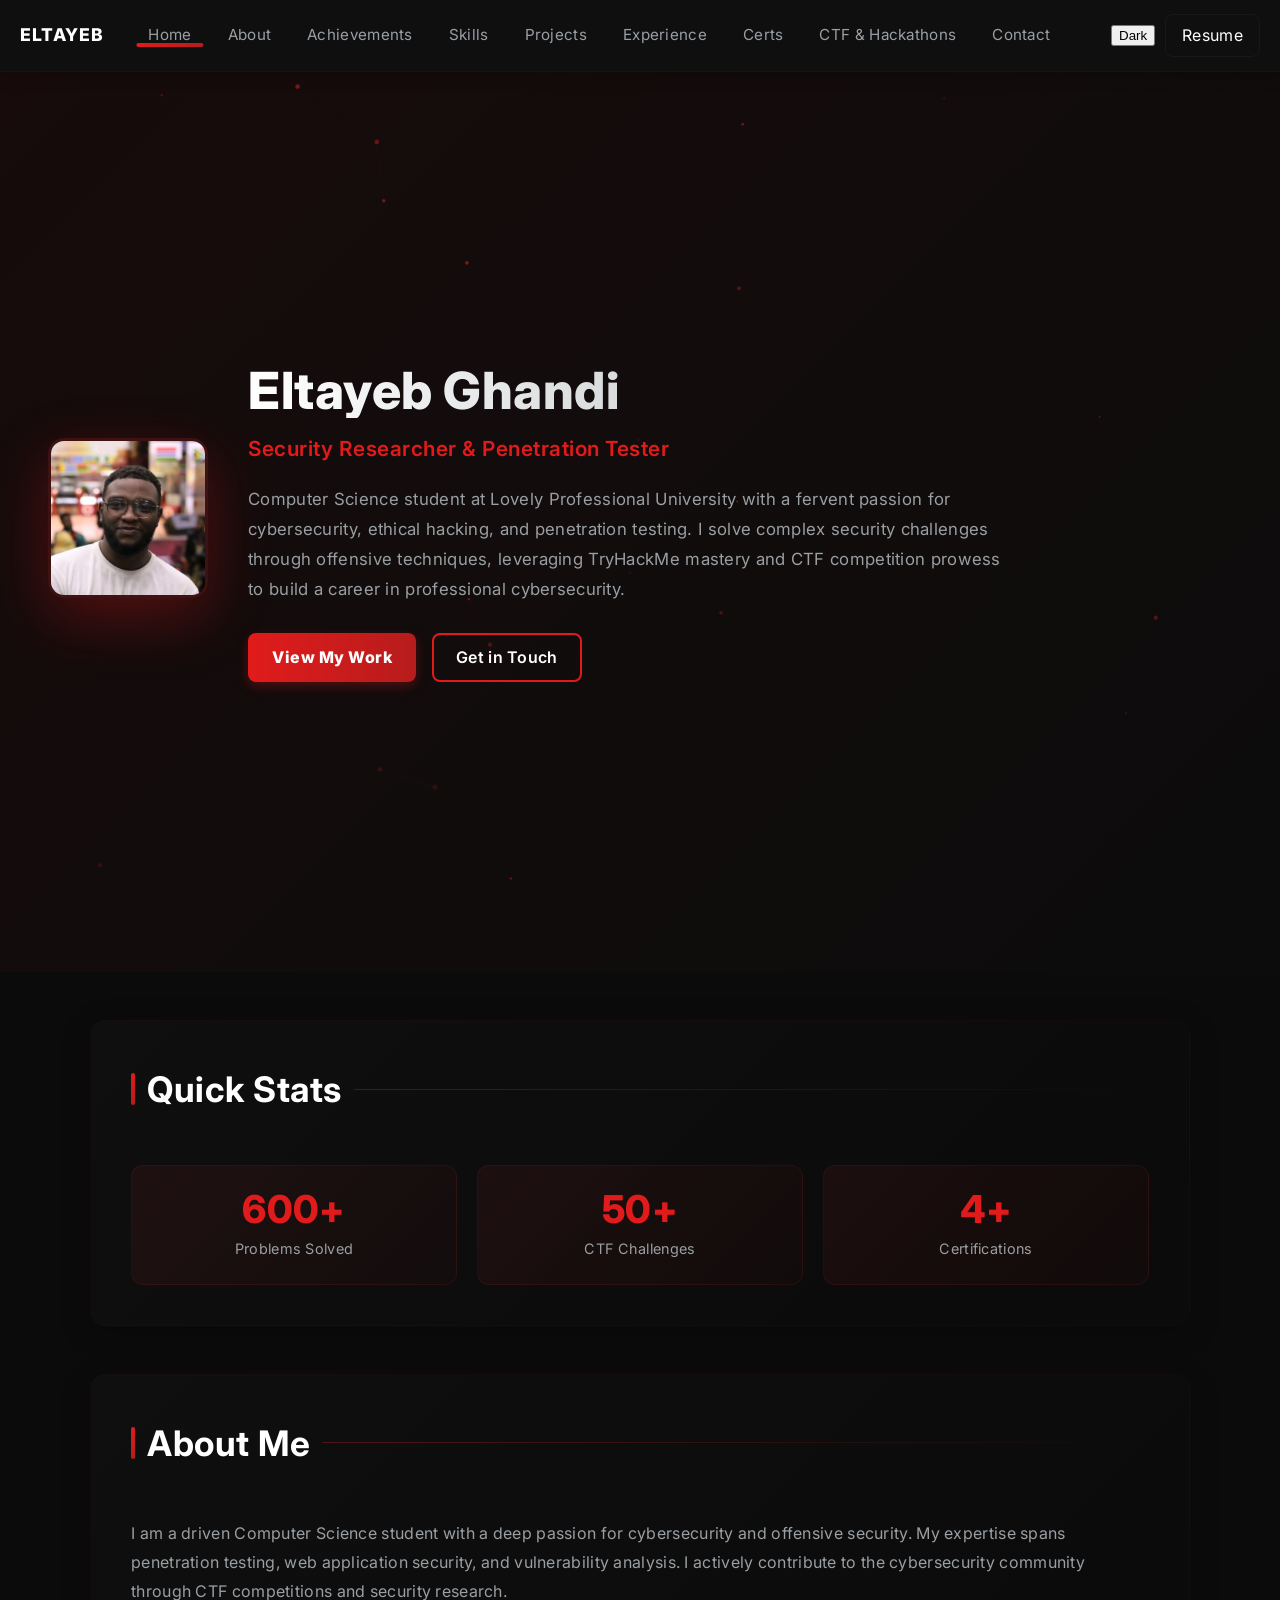
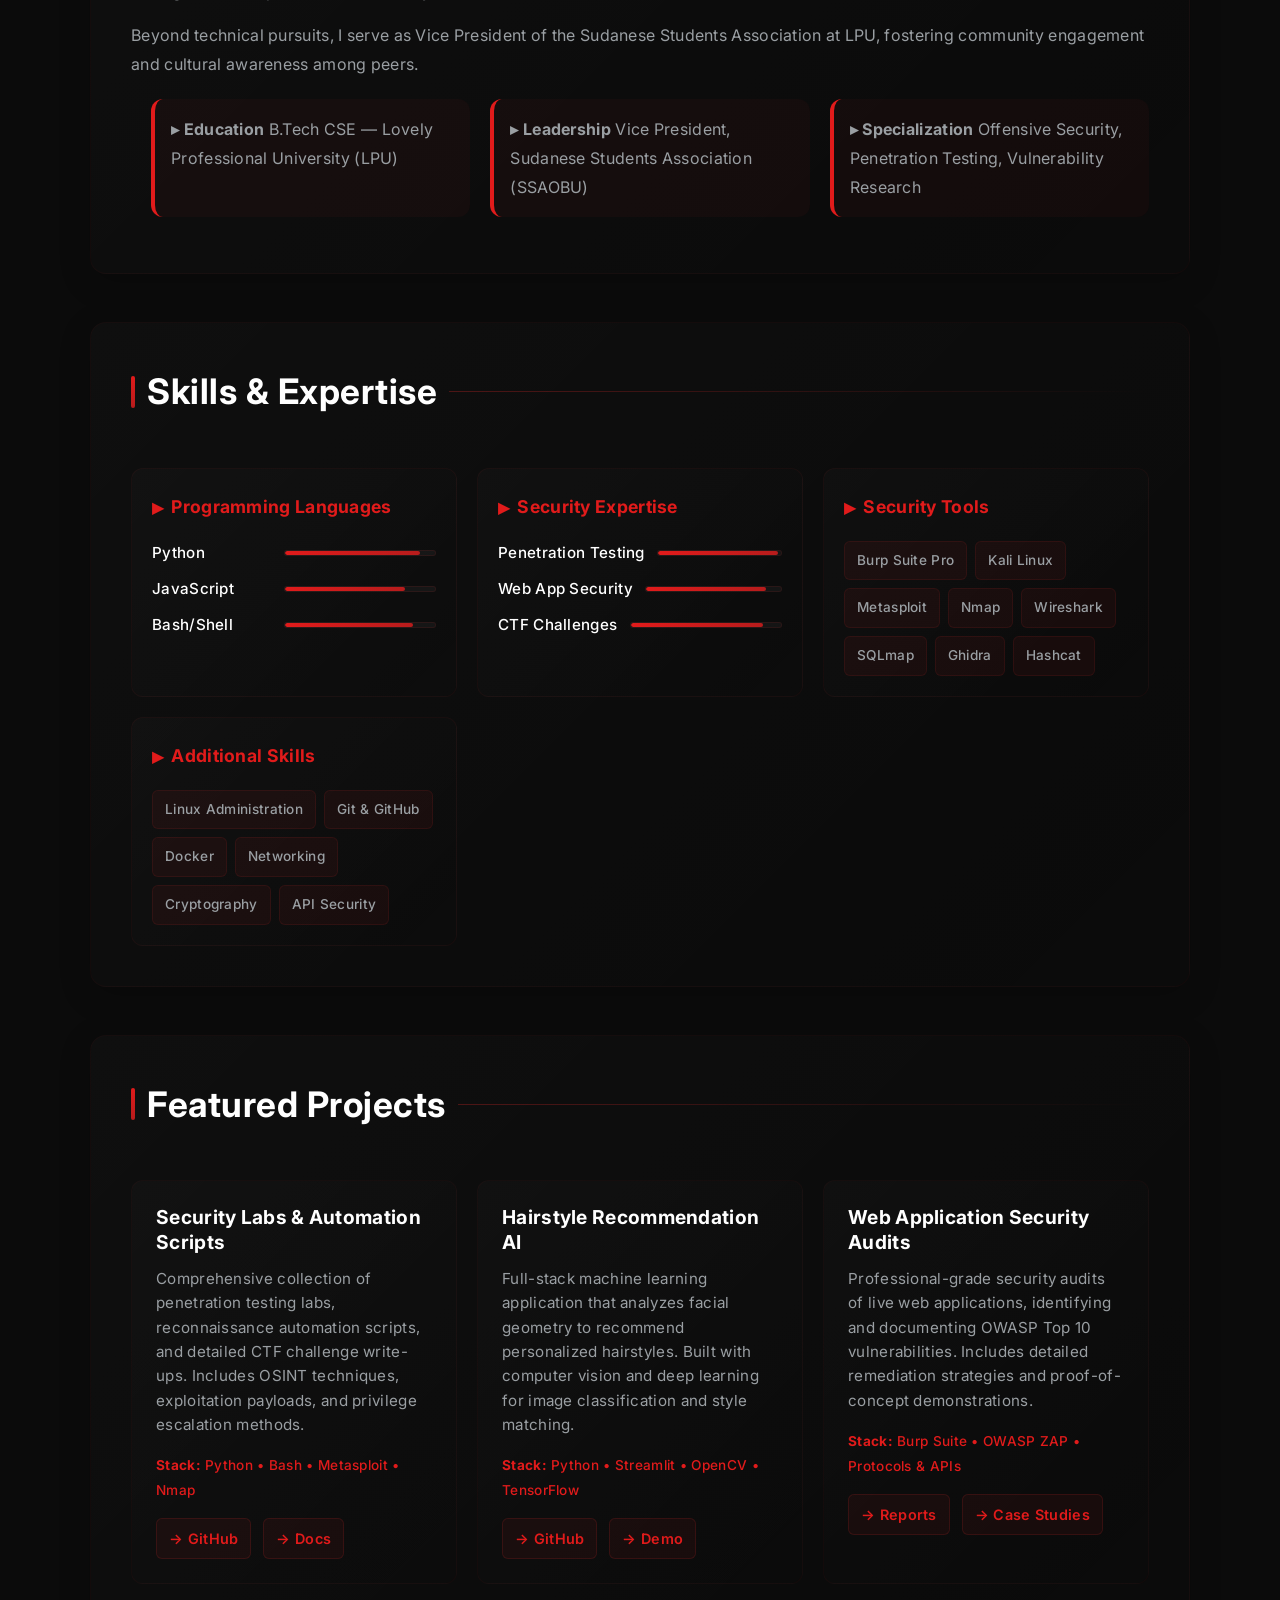
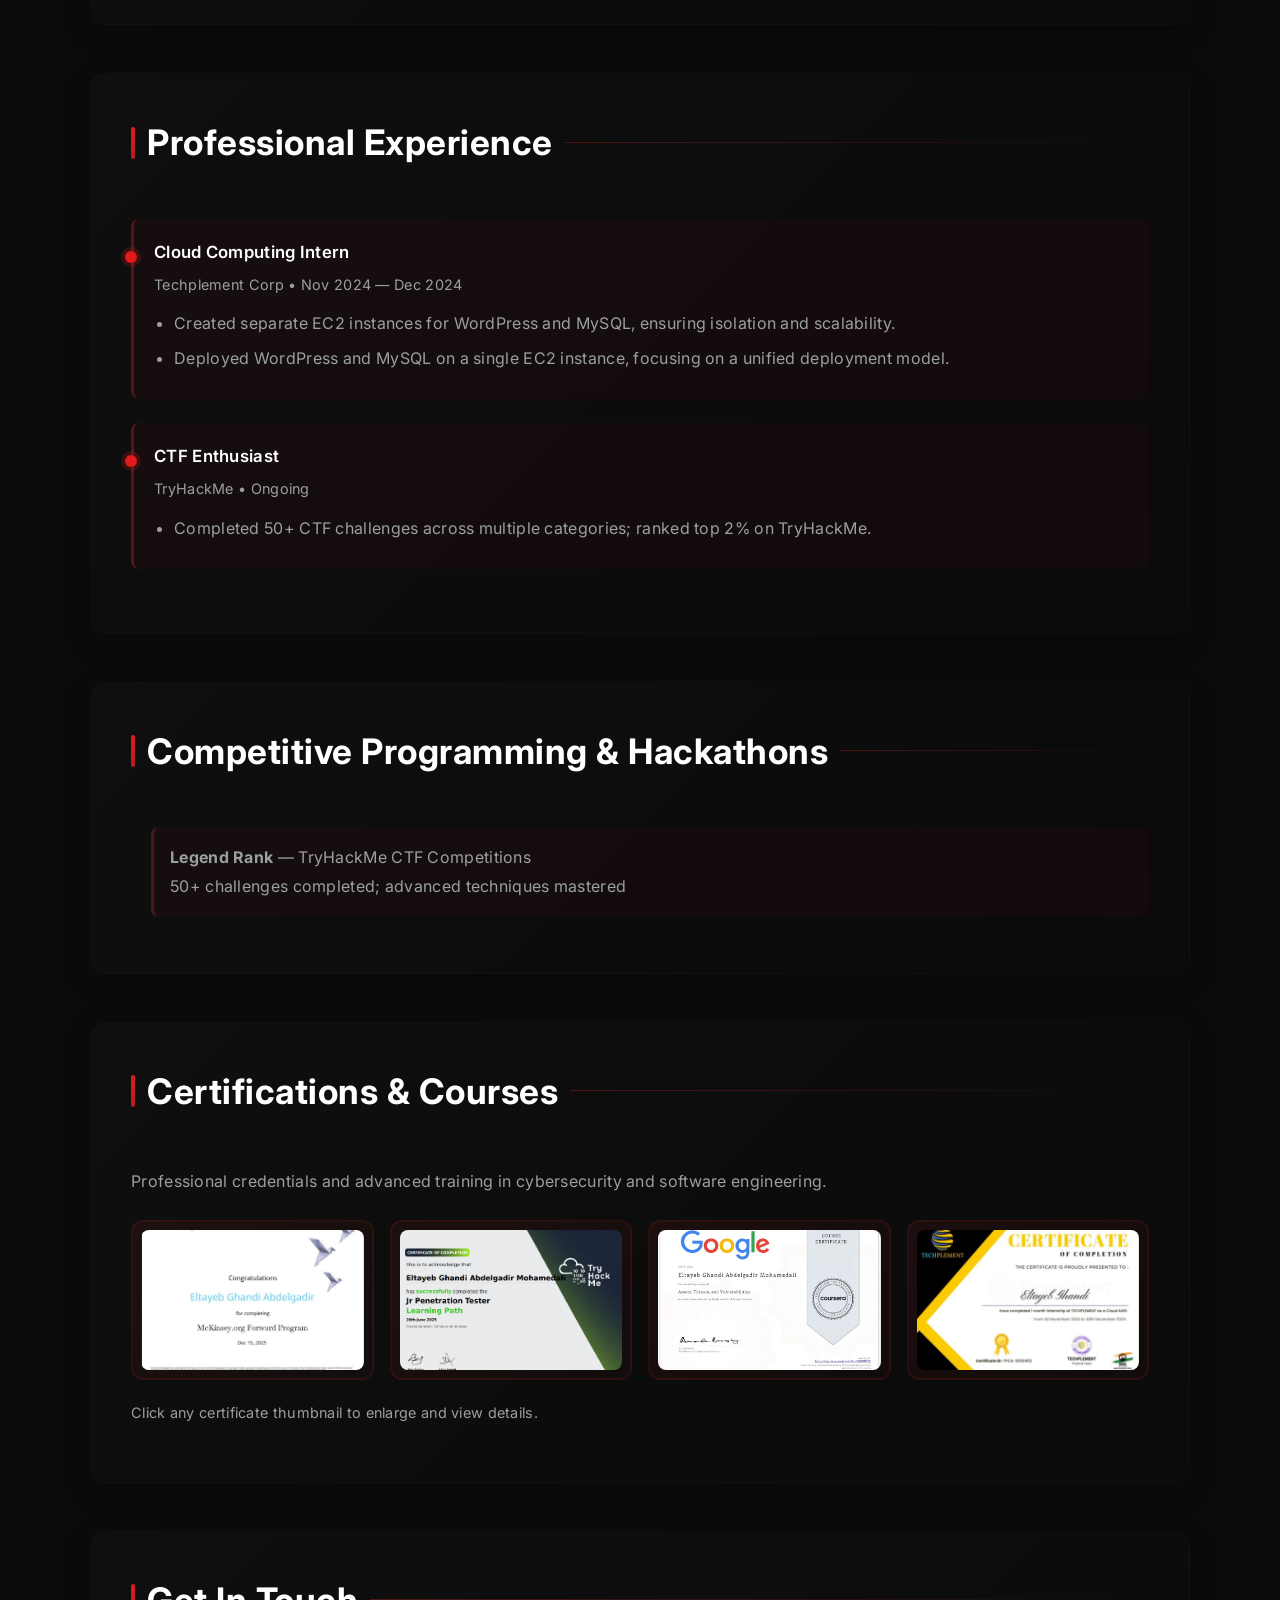
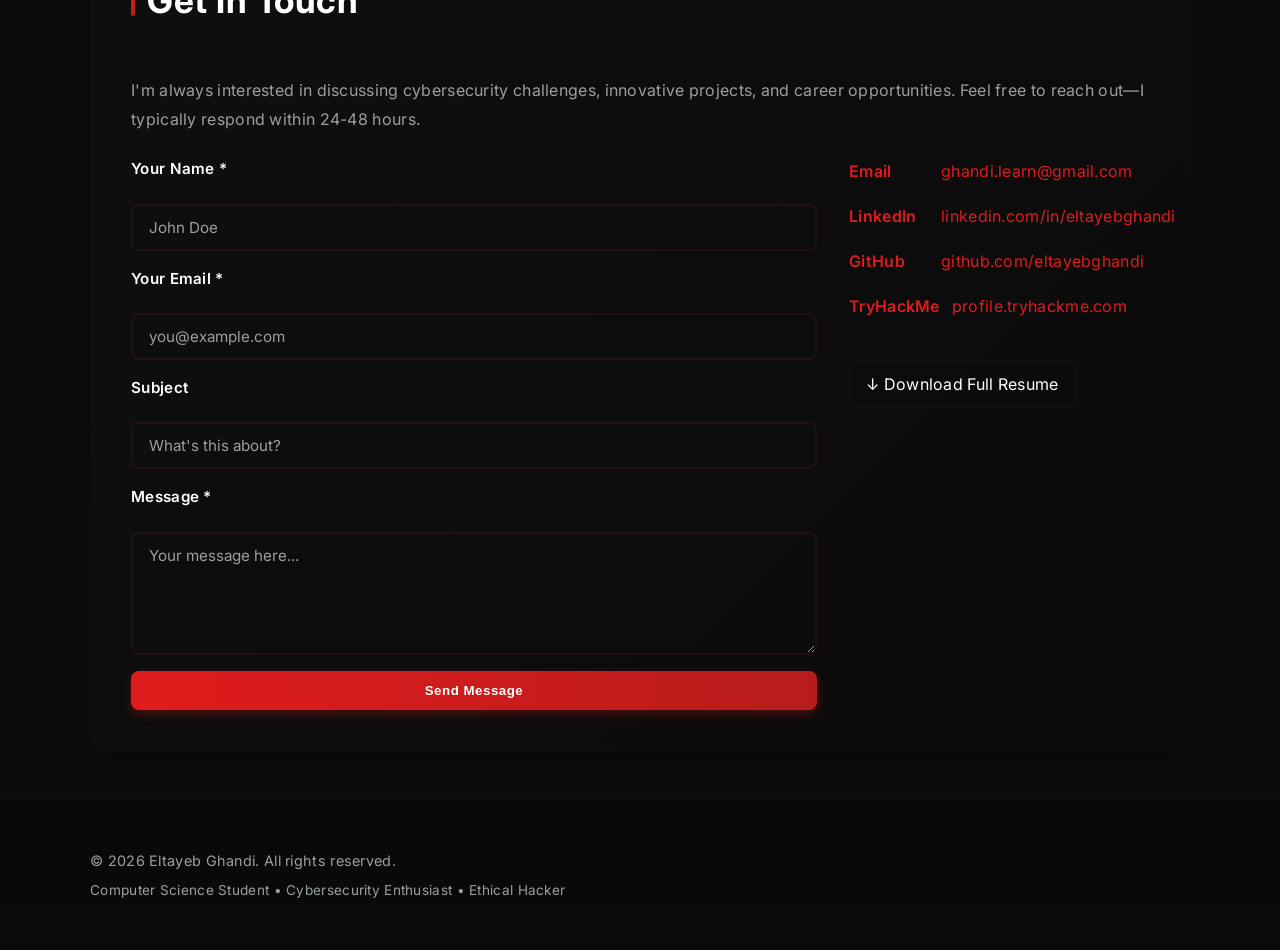
==== commit 7b0837e0: "Revise achievements and experience details in index.html Updated achievements and professional exper" ====
--- a/index.html
+++ b/index.html
@@ -78,12 +78,12 @@
                     <div class="value">50+</div>
                     <div class="label">CTF Challenges</div>
                 </div>
-                <div class="achievement-card">
+                <!-- <div class="achievement-card">
                     <div class="value">1st</div>
                     <div class="label">Hackathon Win</div>
-                </div>
+                </div> -->
                 <div class="achievement-card">
-                    <div class="value">4</div>
+                    <div class="value">4+</div>
                     <div class="label">Certifications</div>
                 </div>
             </div>
@@ -236,7 +236,7 @@
             <div class="exp-list">
                 <div class="exp-item">
                     <h4>Cloud Computing Intern</h4>
-                    <p class="muted">Acme Corp • Jun 2024 — Aug 2024</p>
+                    <p class="muted">Techplement Corp • Nov 2024 — Dec 2024</p>
                     <ul>
                         <li>Created separate EC2 instances for WordPress and MySQL, ensuring isolation and scalability.</li>
                         <li>Deployed WordPress and MySQL on a single EC2 instance, focusing on a unified deployment model.</li>
@@ -247,7 +247,7 @@
 
                 <div class="exp-item">
                     <h4>CTF Enthusiast</h4>
-                    <p class="muted">LeetCode & TryHackMe • Ongoing</p>
+                    <p class="muted">TryHackMe • Ongoing</p>
                     <ul>
                         <li>Completed 50+ CTF challenges across multiple categories; ranked top 2% on TryHackMe.</li>
                        
@@ -275,17 +275,17 @@
             <h2>Certifications & Courses</h2>
             <p class="muted">Professional credentials and advanced training in cybersecurity and software engineering.</p>
             <div class="cert-grid">
-                <button class="cert-thumb" data-title="Coursera — Machine Learning Specialization (2024)" aria-label="View Machine Learning certificate">
-                    <img src="Screenshot 2026-03-09 115558.png" alt="Machine Learning certificate" loading="lazy">
+                <button class="cert-thumb" data-title="Mckinsey — Mckinsey Forward Program (2025)" aria-label="View Forward Program">
+                    <img src="Screenshot 2026-03-09 115558.png" alt="Forward Program" loading="lazy">
                 </button>
-                <button class="cert-thumb" data-title="Udemy — Web Developer Bootcamp (2023)" aria-label="View Web Developer certificate">
-                    <img src="Screenshot 2026-03-09 115630.png" alt="Web Developer Bootcamp certificate" loading="lazy">
+                <button class="cert-thumb" data-title="TryHackMe — Jr Penetration Testing (2025)" aria-label="View Web Developer certificate">
+                    <img src="Screenshot 2026-03-09 115630.png" alt="Jr Penetration Testing" loading="lazy">
                 </button>
-                <button class="cert-thumb" data-title="Offensive Security — Web App Security (2025)" aria-label="View Web App Security certificate">
-                    <img src="Screenshot 2026-03-09 115704.png" alt="Web App Security certificate" loading="lazy">
+                <button class="cert-thumb" data-title="Google — Assets, Threats, and Vulnerability (2025)" aria-label="View Web App Security certificate">
+                    <img src="Screenshot 2026-03-09 115704.png" alt="Assets, Threats, and Vulnerability" loading="lazy">
                 </button>
-                <button class="cert-thumb" data-title="Advanced Security Training — Pentesting (2025)" aria-label="View Pentesting certificate">
-                    <img src="Screenshot 2026-03-09 115755.png" alt="Pentesting certificate" loading="lazy">
+                <button class="cert-thumb" data-title="Techplement — Cloud Computing Intern (2025)" aria-label="View Pentesting certificate">
+                    <img src="Screenshot 2026-03-09 115755.png" alt="Cloud Computing Intern" loading="lazy">
                 </button>
             </div>
             <p class="muted" style="margin-top:20px;font-size:0.9rem;">Click any certificate thumbnail to enlarge and view details.</p>
@@ -346,12 +346,12 @@
                 <p>&copy; 2026 Eltayeb Ghandi. All rights reserved.</p>
                 <p style="font-size:0.85rem;margin-top:4px;">Computer Science Student • Cybersecurity Enthusiast • Ethical Hacker</p>
             </div>
-            <div class="social" aria-label="Social media links">
+            <!-- <div class="social" aria-label="Social media links">
                 <a href="https://github.com/eltayebghandi" target="_blank" rel="noopener" aria-label="GitHub">GitHub</a>
                 <a href="https://linkedin.com/in/eltayebghandi" target="_blank" rel="noopener" aria-label="LinkedIn">LinkedIn</a>
                 <a href="https://twitter.com" target="_blank" rel="noopener" aria-label="Twitter/X">Twitter</a>
                 <a href="mailto:eltayeb.ghandi@example.com" aria-label="Email">Email</a>
-            </div>
+            </div> -->
         </div>
     </footer>
 
